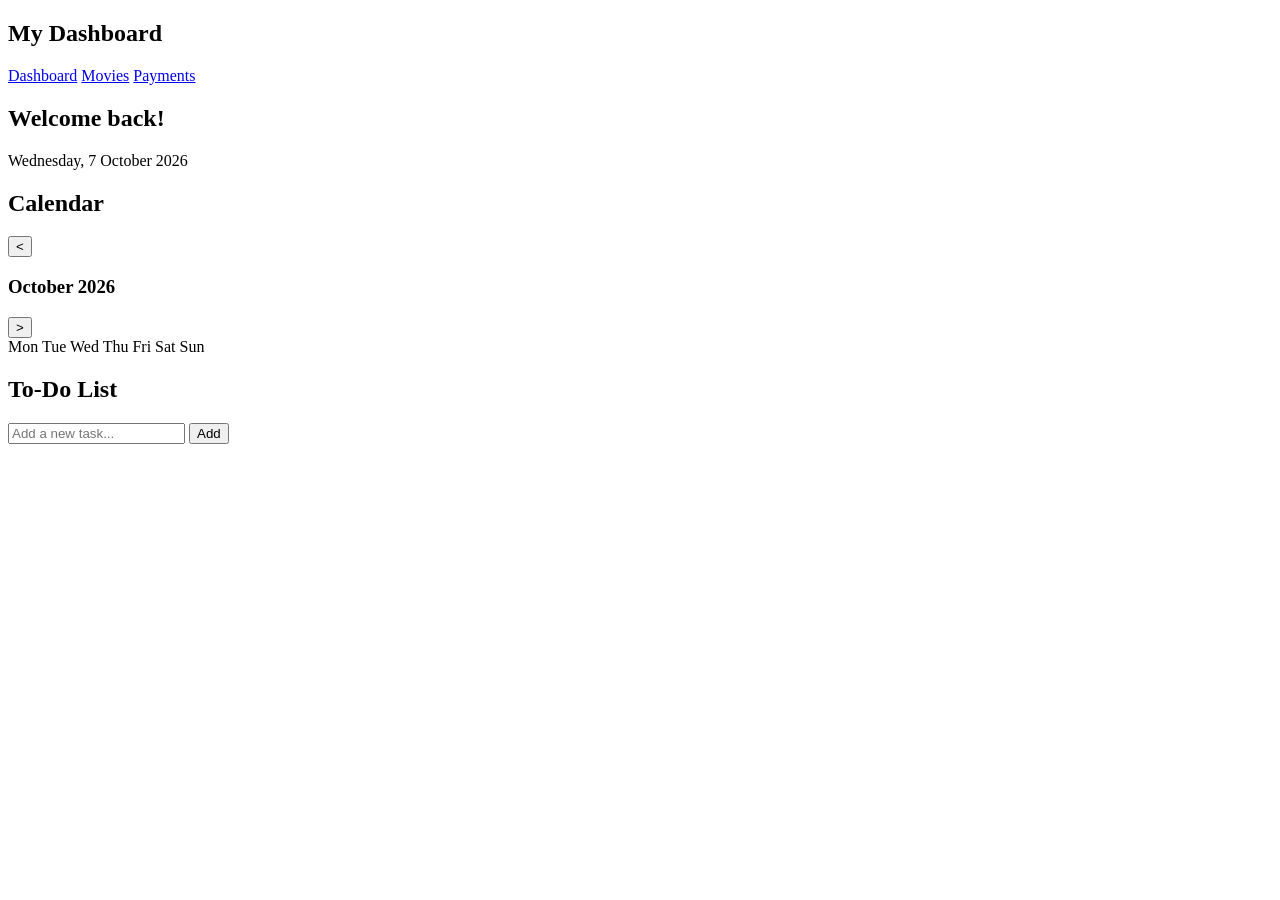
==== index.html @ dc3da628 "index.html" ====
<!DOCTYPE html>
<html lang="en">

<head>
    <meta charset="UTF-8">
    <meta name="viewport" content="width=device-width, initial-scale=1.0">

    <title>My Dashboard</title>

    <link rel="stylesheet" href="style.css">
</head>

<body>

    <header>
        <div class="logo">
            <h2>My Dashboard</h2>
        </div>

        <nav>
            <a class="active" href="index.html">Dashboard</a>
            <a href="#">Movies</a>
            <a href="#">Payments</a>
        </nav>
    </header>

    <main>

        <section class="welcome">
            <h1>Welcome back!</h1>
            <p id="current-date">Wednesday, 7 October 2026</p>
        </section>

        <div class="dashboard-grid">

            <!-- CALENDAR -->
            <section class="card calendar-card">

                <div class="card-header">
                    <h2>Calendar</h2>
                </div>

                <div class="calendar-header">
                    <button id="previous-month">&lt;</button>

                    <h3 id="month-year">October 2026</h3>

                    <button id="next-month">&gt;</button>
                </div>

                <div class="calendar-weekdays">
                    <span>Mon</span>
                    <span>Tue</span>
                    <span>Wed</span>
                    <span>Thu</span>
                    <span>Fri</span>
                    <span>Sat</span>
                    <span>Sun</span>
                </div>

                <div id="calendar-days" class="calendar-days">
                    <!-- JavaScript will create the days -->
                </div>

            </section>


            <!-- TO-DO LIST -->
            <section class="card todo-card">

                <div class="card-header">
                    <h2>To-Do List</h2>
                </div>

                <div class="todo-input">
                    <input
                        type="text"
                        id="todo-input"
                        placeholder="Add a new task..."
                    >

                    <button id="add-task">Add</button>
                </div>

                <ul id="todo-list">
                    <!-- Tasks will appear here -->
                </ul>

            </section>

        </div>

    </main>

    <script src="script.js"></script>

</body>

</html>
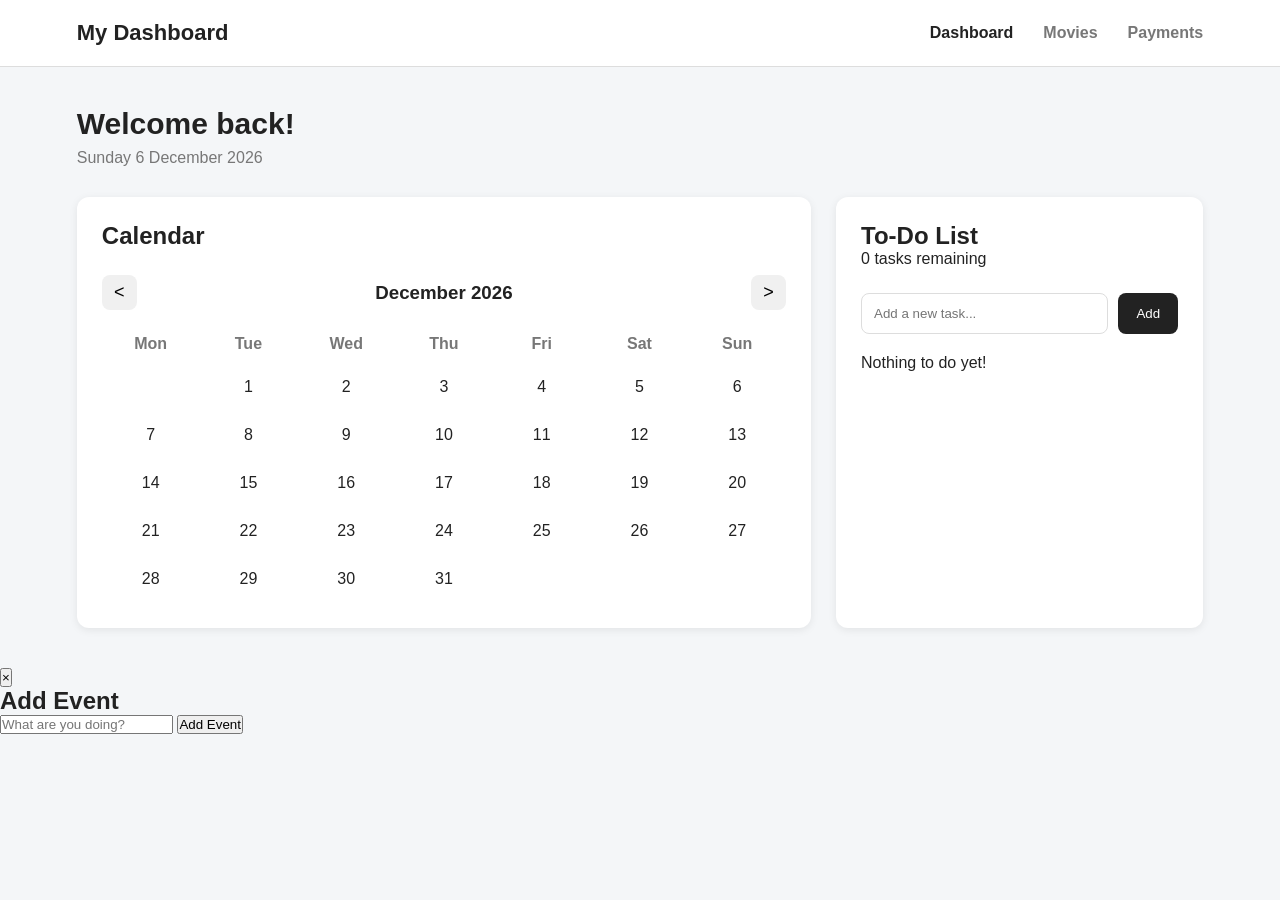
==== commit 76d29f4c: "Update index.html" ====
--- a/index.html
+++ b/index.html
@@ -12,7 +12,10 @@
 
 <body>
 
+    <!-- HEADER -->
+
     <header>
+
         <div class="logo">
             <h2>My Dashboard</h2>
         </div>
@@ -22,33 +25,58 @@
             <a href="#">Movies</a>
             <a href="#">Payments</a>
         </nav>
+
     </header>
+
+
+    <!-- MAIN CONTENT -->
 
     <main>
 
+        <!-- WELCOME -->
+
         <section class="welcome">
+
             <h1>Welcome back!</h1>
-            <p id="current-date">Wednesday, 7 October 2026</p>
+
+            <p id="current-date"></p>
+
         </section>
+
+
+        <!-- DASHBOARD -->
 
         <div class="dashboard-grid">
 
+
             <!-- CALENDAR -->
+
             <section class="card calendar-card">
 
                 <div class="card-header">
                     <h2>Calendar</h2>
                 </div>
 
+
                 <div class="calendar-header">
-                    <button id="previous-month">&lt;</button>
 
-                    <h3 id="month-year">October 2026</h3>
+                    <button id="previous-month">
+                        &lt;
+                    </button>
 
-                    <button id="next-month">&gt;</button>
+                    <h3 id="month-year"></h3>
+
+                    <button id="next-month">
+                        &gt;
+                    </button>
+
                 </div>
 
+
+                <!-- DAYS OF WEEK -->
+
                 <div class="calendar-weekdays">
+
                     <span>Mon</span>
                     <span>Tue</span>
                     <span>Wed</span>
@@ -56,35 +84,64 @@
                     <span>Fri</span>
                     <span>Sat</span>
                     <span>Sun</span>
+
                 </div>
 
-                <div id="calendar-days" class="calendar-days">
-                    <!-- JavaScript will create the days -->
+
+                <!-- JAVASCRIPT CREATES CALENDAR HERE -->
+
+                <div
+                    id="calendar-days"
+                    class="calendar-days">
                 </div>
 
             </section>
 
 
-            <!-- TO-DO LIST -->
+            <!-- TO DO LIST -->
+
             <section class="card todo-card">
 
                 <div class="card-header">
+
                     <h2>To-Do List</h2>
+
+                    <p id="task-count">
+                        0 tasks remaining
+                    </p>
+
                 </div>
 
+
+                <!-- ADD TASK -->
+
                 <div class="todo-input">
+
                     <input
                         type="text"
                         id="todo-input"
                         placeholder="Add a new task..."
+                        maxlength="100"
                     >
 
-                    <button id="add-task">Add</button>
+                    <button id="add-task">
+                        Add
+                    </button>
+
                 </div>
 
+
+                <!-- TASKS -->
+
                 <ul id="todo-list">
-                    <!-- Tasks will appear here -->
                 </ul>
+
+
+                <!-- EMPTY MESSAGE -->
+
+                <p id="empty-tasks">
+                    Nothing to do yet!
+                </p>
 
             </section>
 
@@ -92,6 +149,43 @@
 
     </main>
 
+
+    <!-- EVENT POPUP -->
+
+    <div
+        id="event-modal"
+        class="modal">
+
+        <div class="modal-content">
+
+            <button
+                id="close-modal"
+                class="close-modal">
+                ×
+            </button>
+
+            <h2>Add Event</h2>
+
+            <p id="selected-date"></p>
+
+            <input
+                type="text"
+                id="event-name"
+                placeholder="What are you doing?"
+                maxlength="100"
+            >
+
+            <button
+                id="save-event"
+                class="save-event">
+                Add Event
+            </button>
+
+        </div>
+
+    </div>
+
+
     <script src="script.js"></script>
 
 </body>
--- a/style.css
+++ b/style.css
@@ -0,0 +1,174 @@
+* {
+    box-sizing: border-box;
+    margin: 0;
+    padding: 0;
+}
+
+body {
+    font-family: Arial, sans-serif;
+    background-color: #f4f6f8;
+    color: #222;
+}
+
+/* HEADER */
+
+header {
+    background-color: white;
+    padding: 20px 6%;
+    display: flex;
+    justify-content: space-between;
+    align-items: center;
+    border-bottom: 1px solid #ddd;
+}
+
+.logo h2 {
+    font-size: 22px;
+}
+
+nav {
+    display: flex;
+    gap: 30px;
+}
+
+nav a {
+    text-decoration: none;
+    color: #777;
+    font-weight: bold;
+}
+
+nav a:hover,
+nav a.active {
+    color: #222;
+}
+
+
+/* MAIN PAGE */
+
+main {
+    width: 88%;
+    max-width: 1300px;
+    margin: 40px auto;
+}
+
+.welcome {
+    margin-bottom: 30px;
+}
+
+.welcome h1 {
+    font-size: 30px;
+    margin-bottom: 8px;
+}
+
+.welcome p {
+    color: #777;
+}
+
+
+/* DASHBOARD */
+
+.dashboard-grid {
+    display: grid;
+    grid-template-columns: 2fr 1fr;
+    gap: 25px;
+}
+
+.card {
+    background-color: white;
+    border-radius: 12px;
+    padding: 25px;
+    box-shadow: 0 2px 8px rgba(0, 0, 0, 0.08);
+}
+
+.card-header {
+    margin-bottom: 25px;
+}
+
+
+/* CALENDAR */
+
+.calendar-header {
+    display: flex;
+    justify-content: space-between;
+    align-items: center;
+    margin-bottom: 25px;
+}
+
+.calendar-header button {
+    border: none;
+    background-color: #f0f0f0;
+    width: 35px;
+    height: 35px;
+    border-radius: 8px;
+    cursor: pointer;
+    font-size: 18px;
+}
+
+.calendar-header button:hover {
+    background-color: #ddd;
+}
+
+.calendar-weekdays,
+.calendar-days {
+    display: grid;
+    grid-template-columns: repeat(7, 1fr);
+    text-align: center;
+}
+
+.calendar-weekdays {
+    font-weight: bold;
+    color: #777;
+    margin-bottom: 10px;
+}
+
+.calendar-days div {
+    padding: 15px 5px;
+}
+
+
+/* TO-DO */
+
+.todo-input {
+    display: flex;
+    gap: 10px;
+}
+
+.todo-input input {
+    flex: 1;
+    padding: 12px;
+    border: 1px solid #ddd;
+    border-radius: 8px;
+}
+
+.todo-input button {
+    border: none;
+    padding: 0 18px;
+    border-radius: 8px;
+    background-color: #222;
+    color: white;
+    cursor: pointer;
+}
+
+.todo-input button:hover {
+    background-color: #444;
+}
+
+#todo-list {
+    list-style: none;
+    margin-top: 20px;
+}
+
+
+/* SMALLER SCREENS */
+
+@media (max-width: 800px) {
+
+    .dashboard-grid {
+        grid-template-columns: 1fr;
+    }
+
+    header {
+        flex-direction: column;
+        gap: 15px;
+    }
+
+}
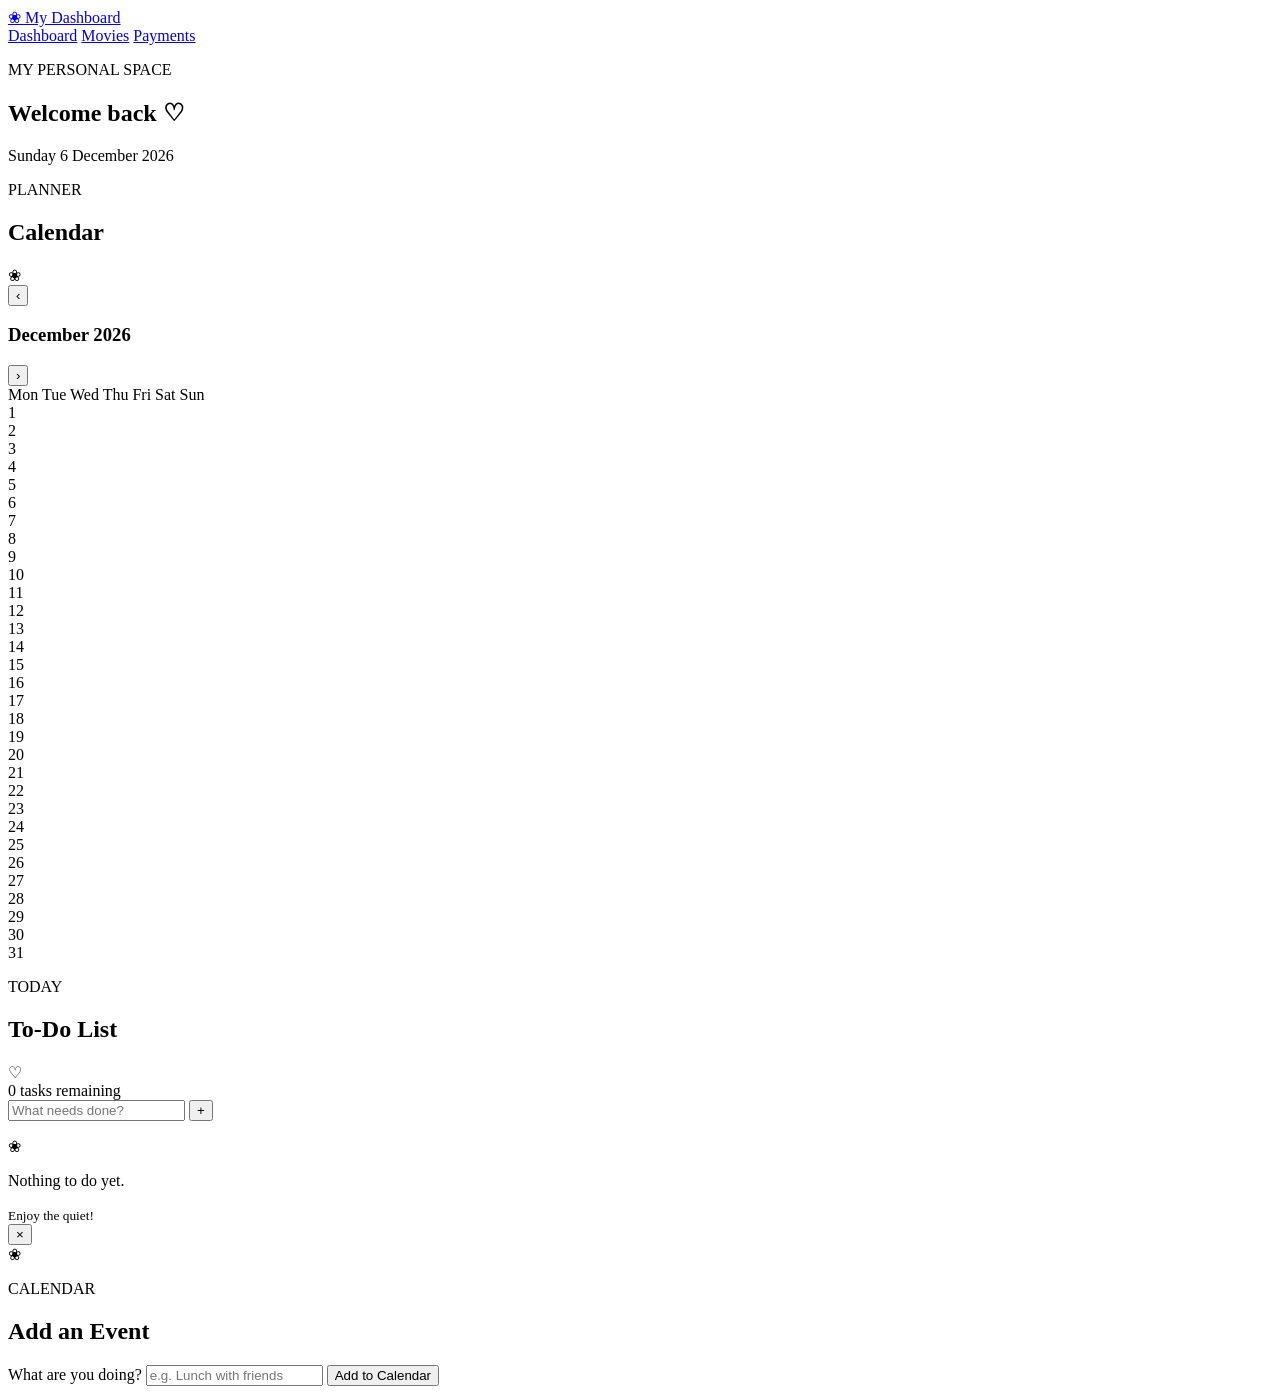
==== commit d152a1e6: "Update index.html" ====
--- a/index.html
+++ b/index.html
@@ -7,18 +7,23 @@
 
     <title>My Dashboard</title>
 
+    <!-- Fonts -->
+    <link rel="preconnect" href="https://fonts.googleapis.com">
+    <link rel="preconnect" href="https://fonts.gstatic.com" crossorigin>
+    <link href="https://fonts.googleapis.com/css2?family=DM+Sans:wght@400;500;600&family=Playfair+Display:wght@500;600&display=swap" rel="stylesheet">
+
     <link rel="stylesheet" href="style.css">
 </head>
 
 <body>
 
-    <!-- HEADER -->
-
+    <!-- NAVIGATION -->
     <header>
 
-        <div class="logo">
-            <h2>My Dashboard</h2>
-        </div>
+        <a href="index.html" class="logo">
+            <span class="logo-leaf">❀</span>
+            <span>My Dashboard</span>
+        </a>
 
         <nav>
             <a class="active" href="index.html">Dashboard</a>
@@ -29,15 +34,14 @@
     </header>
 
 
-    <!-- MAIN CONTENT -->
-
     <main>
 
         <!-- WELCOME -->
-
         <section class="welcome">
 
-            <h1>Welcome back!</h1>
+            <p class="welcome-small">MY PERSONAL SPACE</p>
+
+            <h1>Welcome back <span>♡</span></h1>
 
             <p id="current-date"></p>
 
@@ -45,35 +49,44 @@
 
 
         <!-- DASHBOARD -->
-
         <div class="dashboard-grid">
 
 
             <!-- CALENDAR -->
-
             <section class="card calendar-card">
 
-                <div class="card-header">
-                    <h2>Calendar</h2>
+                <div class="section-heading">
+
+                    <div>
+                        <p class="section-label">PLANNER</p>
+                        <h2>Calendar</h2>
+                    </div>
+
+                    <span class="decoration">❀</span>
+
                 </div>
 
 
                 <div class="calendar-header">
 
-                    <button id="previous-month">
-                        &lt;
+                    <button
+                        id="previous-month"
+                        class="month-button"
+                        aria-label="Previous month">
+                        ‹
                     </button>
 
                     <h3 id="month-year"></h3>
 
-                    <button id="next-month">
-                        &gt;
+                    <button
+                        id="next-month"
+                        class="month-button"
+                        aria-label="Next month">
+                        ›
                     </button>
 
                 </div>
 
-
-                <!-- DAYS OF WEEK -->
 
                 <div class="calendar-weekdays">
 
@@ -88,8 +101,6 @@
                 </div>
 
 
-                <!-- JAVASCRIPT CREATES CALENDAR HERE -->
-
                 <div
                     id="calendar-days"
                     class="calendar-days">
@@ -98,50 +109,58 @@
             </section>
 
 
-            <!-- TO DO LIST -->
-
+            <!-- TO DO -->
             <section class="card todo-card">
 
-                <div class="card-header">
-
-                    <h2>To-Do List</h2>
-
-                    <p id="task-count">
+                <div class="section-heading">
+
+                    <div>
+                        <p class="section-label">TODAY</p>
+                        <h2>To-Do List</h2>
+                    </div>
+
+                    <span class="decoration">♡</span>
+
+                </div>
+
+
+                <div class="task-summary">
+
+                    <span id="task-count">
                         0 tasks remaining
-                    </p>
-
-                </div>
-
-
-                <!-- ADD TASK -->
+                    </span>
+
+                </div>
+
 
                 <div class="todo-input">
 
                     <input
                         type="text"
                         id="todo-input"
-                        placeholder="Add a new task..."
+                        placeholder="What needs done?"
                         maxlength="100"
                     >
 
                     <button id="add-task">
-                        Add
+                        +
                     </button>
 
                 </div>
 
 
-                <!-- TASKS -->
-
-                <ul id="todo-list">
-                </ul>
-
-
-                <!-- EMPTY MESSAGE -->
-
-                <p id="empty-tasks">
-                    Nothing to do yet!
-                </p>
+                <ul id="todo-list"></ul>
+
+
+                <div id="empty-tasks" class="empty-state">
+
+                    <span>❀</span>
+
+                    <p>Nothing to do yet.</p>
+
+                    <small>Enjoy the quiet!</small>
+
+                </div>
 
             </section>
 
@@ -150,35 +169,49 @@
     </main>
 
 
-    <!-- EVENT POPUP -->
-
-    <div
-        id="event-modal"
-        class="modal">
+    <!-- ADD EVENT MODAL -->
+    <div id="event-modal" class="modal">
 
         <div class="modal-content">
 
             <button
                 id="close-modal"
-                class="close-modal">
+                class="close-modal"
+                aria-label="Close">
                 ×
             </button>
 
-            <h2>Add Event</h2>
+
+            <div class="modal-flower">
+                ❀
+            </div>
+
+
+            <p class="section-label">
+                CALENDAR
+            </p>
+
+            <h2>Add an Event</h2>
 
             <p id="selected-date"></p>
+
+
+            <label for="event-name">
+                What are you doing?
+            </label>
 
             <input
                 type="text"
                 id="event-name"
-                placeholder="What are you doing?"
+                placeholder="e.g. Lunch with friends"
                 maxlength="100"
             >
+
 
             <button
                 id="save-event"
                 class="save-event">
-                Add Event
+                Add to Calendar
             </button>
 
         </div>
--- a/style.css
+++ b/style.css
@@ -1,174 +1,771 @@
-* {
-    box-sizing: border-box;
-    margin: 0;
-    padding: 0;
-}
-
-body {
-    font-family: Arial, sans-serif;
-    background-color: #f4f6f8;
-    color: #222;
-}
-
-/* HEADER */
-
-header {
-    background-color: white;
-    padding: 20px 6%;
-    display: flex;
-    justify-content: space-between;
-    align-items: center;
-    border-bottom: 1px solid #ddd;
-}
-
-.logo h2 {
-    font-size: 22px;
-}
-
-nav {
-    display: flex;
-    gap: 30px;
-}
-
-nav a {
-    text-decoration: none;
-    color: #777;
-    font-weight: bold;
-}
-
-nav a:hover,
-nav a.active {
-    color: #222;
-}
-
-
-/* MAIN PAGE */
-
-main {
-    width: 88%;
-    max-width: 1300px;
-    margin: 40px auto;
-}
-
-.welcome {
-    margin-bottom: 30px;
-}
-
-.welcome h1 {
-    font-size: 30px;
-    margin-bottom: 8px;
-}
-
-.welcome p {
-    color: #777;
-}
-
-
-/* DASHBOARD */
-
-.dashboard-grid {
-    display: grid;
-    grid-template-columns: 2fr 1fr;
-    gap: 25px;
-}
-
-.card {
-    background-color: white;
-    border-radius: 12px;
-    padding: 25px;
-    box-shadow: 0 2px 8px rgba(0, 0, 0, 0.08);
-}
-
-.card-header {
-    margin-bottom: 25px;
-}
-
-
-/* CALENDAR */
-
-.calendar-header {
-    display: flex;
-    justify-content: space-between;
-    align-items: center;
-    margin-bottom: 25px;
-}
-
-.calendar-header button {
-    border: none;
-    background-color: #f0f0f0;
-    width: 35px;
-    height: 35px;
-    border-radius: 8px;
-    cursor: pointer;
-    font-size: 18px;
-}
-
-.calendar-header button:hover {
-    background-color: #ddd;
-}
-
-.calendar-weekdays,
-.calendar-days {
-    display: grid;
-    grid-template-columns: repeat(7, 1fr);
-    text-align: center;
-}
-
-.calendar-weekdays {
-    font-weight: bold;
-    color: #777;
-    margin-bottom: 10px;
-}
-
-.calendar-days div {
-    padding: 15px 5px;
-}
-
-
-/* TO-DO */
-
-.todo-input {
-    display: flex;
-    gap: 10px;
-}
-
-.todo-input input {
-    flex: 1;
-    padding: 12px;
-    border: 1px solid #ddd;
-    border-radius: 8px;
-}
-
-.todo-input button {
-    border: none;
-    padding: 0 18px;
-    border-radius: 8px;
-    background-color: #222;
-    color: white;
-    cursor: pointer;
-}
-
-.todo-input button:hover {
-    background-color: #444;
-}
-
-#todo-list {
-    list-style: none;
-    margin-top: 20px;
-}
-
-
-/* SMALLER SCREENS */
-
-@media (max-width: 800px) {
-
-    .dashboard-grid {
-        grid-template-columns: 1fr;
-    }
-
-    header {
-        flex-direction: column;
-        gap: 15px;
-    }
-
-}
+// ========================================
+// ELEMENTS
+// ========================================
+
+const calendarDays = document.getElementById("calendar-days");
+const monthYear = document.getElementById("month-year");
+
+const previousButton = document.getElementById("previous-month");
+const nextButton = document.getElementById("next-month");
+
+const dateDisplay = document.getElementById("current-date");
+
+
+// Event modal
+
+const eventModal = document.getElementById("event-modal");
+const closeModalButton = document.getElementById("close-modal");
+
+const selectedDateDisplay = document.getElementById("selected-date");
+
+const eventNameInput = document.getElementById("event-name");
+
+const saveEventButton = document.getElementById("save-event");
+
+
+// To-do
+
+const todoInput = document.getElementById("todo-input");
+
+const addTaskButton = document.getElementById("add-task");
+
+const todoList = document.getElementById("todo-list");
+
+const emptyTasks = document.getElementById("empty-tasks");
+
+const taskCount = document.getElementById("task-count");
+
+
+// ========================================
+// CURRENT DATE
+// ========================================
+
+const today = new Date();
+
+let currentDate = new Date();
+
+let selectedDate = null;
+
+
+// ========================================
+// LOAD SAVED DATA
+// ========================================
+
+let events = JSON.parse(
+    localStorage.getItem("calendarEvents")
+) || {};
+
+
+let tasks = JSON.parse(
+    localStorage.getItem("todoTasks")
+) || [];
+
+
+// ========================================
+// DISPLAY TODAY'S DATE
+// ========================================
+
+dateDisplay.textContent = today.toLocaleDateString(
+    "en-GB",
+    {
+        weekday: "long",
+        day: "numeric",
+        month: "long",
+        year: "numeric"
+    }
+);
+
+
+// ========================================
+// CREATE DATE KEY
+// ========================================
+
+function createDateKey(year, month, day) {
+
+    const monthNumber = String(month + 1).padStart(2, "0");
+
+    const dayNumber = String(day).padStart(2, "0");
+
+    return `${year}-${monthNumber}-${dayNumber}`;
+}
+
+
+// ========================================
+// CREATE CALENDAR
+// ========================================
+
+function createCalendar() {
+
+    calendarDays.innerHTML = "";
+
+    const year = currentDate.getFullYear();
+
+    const month = currentDate.getMonth();
+
+
+    // Month title
+
+    const monthName = currentDate.toLocaleString(
+        "en-GB",
+        {
+            month: "long"
+        }
+    );
+
+    monthYear.textContent = `${monthName} ${year}`;
+
+
+    // Find first and last day
+
+    const firstDay = new Date(year, month, 1);
+
+    const lastDay = new Date(year, month + 1, 0);
+
+
+    // Monday = first day of week
+
+    let startingDay = firstDay.getDay() - 1;
+
+    if (startingDay === -1) {
+        startingDay = 6;
+    }
+
+
+    // ========================================
+    // EMPTY DAYS
+    // ========================================
+
+    for (let i = 0; i < startingDay; i++) {
+
+        const emptyDay = document.createElement("div");
+
+        calendarDays.appendChild(emptyDay);
+    }
+
+
+    // ========================================
+    // DAYS
+    // ========================================
+
+    for (
+        let day = 1;
+        day <= lastDay.getDate();
+        day++
+    ) {
+
+        const dayElement = document.createElement("div");
+
+        dayElement.classList.add("calendar-day");
+
+
+        // Day number
+
+        const dayNumber = document.createElement("span");
+
+        dayNumber.classList.add("day-number");
+
+        dayNumber.textContent = day;
+
+        dayElement.appendChild(dayNumber);
+
+
+        // ========================================
+        // HIGHLIGHT TODAY
+        // ========================================
+
+        if (
+            day === today.getDate() &&
+            month === today.getMonth() &&
+            year === today.getFullYear()
+        ) {
+
+            dayElement.classList.add("today");
+        }
+
+
+        // ========================================
+        // DATE KEY
+        // ========================================
+
+        const dateKey = createDateKey(
+            year,
+            month,
+            day
+        );
+
+
+        // ========================================
+        // DISPLAY EVENTS
+        // ========================================
+
+        if (events[dateKey]) {
+
+            events[dateKey].forEach(
+                function (eventName, eventIndex) {
+
+                    const eventElement =
+                        document.createElement("div");
+
+                    eventElement.classList.add(
+                        "calendar-event"
+                    );
+
+
+                    // Event text
+
+                    const eventText =
+                        document.createElement("span");
+
+                    eventText.classList.add(
+                        "event-text"
+                    );
+
+                    eventText.textContent = eventName;
+
+
+                    // Delete button
+
+                    const deleteButton =
+                        document.createElement("button");
+
+                    deleteButton.classList.add(
+                        "delete-event"
+                    );
+
+                    deleteButton.textContent = "×";
+
+
+                    // Delete event
+
+                    deleteButton.addEventListener(
+                        "click",
+                        function (event) {
+
+                            // Stop calendar opening
+                            event.stopPropagation();
+
+                            deleteCalendarEvent(
+                                dateKey,
+                                eventIndex
+                            );
+                        }
+                    );
+
+
+                    eventElement.appendChild(
+                        eventText
+                    );
+
+                    eventElement.appendChild(
+                        deleteButton
+                    );
+
+                    dayElement.appendChild(
+                        eventElement
+                    );
+                }
+            );
+        }
+
+
+        // ========================================
+        // CLICK DATE
+        // ========================================
+
+        dayElement.addEventListener(
+            "click",
+            function () {
+
+                openEventModal(
+                    year,
+                    month,
+                    day
+                );
+            }
+        );
+
+
+        calendarDays.appendChild(
+            dayElement
+        );
+    }
+}
+
+
+// ========================================
+// PREVIOUS MONTH
+// ========================================
+
+previousButton.addEventListener(
+    "click",
+    function () {
+
+        currentDate.setMonth(
+            currentDate.getMonth() - 1
+        );
+
+        createCalendar();
+    }
+);
+
+
+// ========================================
+// NEXT MONTH
+// ========================================
+
+nextButton.addEventListener(
+    "click",
+    function () {
+
+        currentDate.setMonth(
+            currentDate.getMonth() + 1
+        );
+
+        createCalendar();
+    }
+);
+
+
+// ========================================
+// OPEN EVENT MODAL
+// ========================================
+
+function openEventModal(
+    year,
+    month,
+    day
+) {
+
+    selectedDate = createDateKey(
+        year,
+        month,
+        day
+    );
+
+
+    const displayDate = new Date(
+        year,
+        month,
+        day
+    );
+
+
+    selectedDateDisplay.textContent =
+        displayDate.toLocaleDateString(
+            "en-GB",
+            {
+                weekday: "long",
+                day: "numeric",
+                month: "long",
+                year: "numeric"
+            }
+        );
+
+
+    eventNameInput.value = "";
+
+
+    eventModal.classList.add("show");
+
+
+    eventNameInput.focus();
+}
+
+
+// ========================================
+// CLOSE EVENT MODAL
+// ========================================
+
+function closeEventModal() {
+
+    eventModal.classList.remove("show");
+
+    eventNameInput.value = "";
+
+    selectedDate = null;
+}
+
+
+closeModalButton.addEventListener(
+    "click",
+    closeEventModal
+);
+
+
+// Click outside popup to close
+
+eventModal.addEventListener(
+    "click",
+    function (event) {
+
+        if (event.target === eventModal) {
+
+            closeEventModal();
+        }
+    }
+);
+
+
+// ========================================
+// SAVE EVENT
+// ========================================
+
+function saveEvent() {
+
+    const eventName =
+        eventNameInput.value.trim();
+
+
+    if (
+        eventName === "" ||
+        selectedDate === null
+    ) {
+
+        return;
+    }
+
+
+    // Create date array if needed
+
+    if (!events[selectedDate]) {
+
+        events[selectedDate] = [];
+    }
+
+
+    // Add event
+
+    events[selectedDate].push(
+        eventName
+    );
+
+
+    // Save
+
+    localStorage.setItem(
+        "calendarEvents",
+        JSON.stringify(events)
+    );
+
+
+    closeEventModal();
+
+    createCalendar();
+}
+
+
+saveEventButton.addEventListener(
+    "click",
+    saveEvent
+);
+
+
+// Press Enter to save event
+
+eventNameInput.addEventListener(
+    "keydown",
+    function (event) {
+
+        if (event.key === "Enter") {
+
+            saveEvent();
+        }
+    }
+);
+
+
+// ========================================
+// DELETE EVENT
+// ========================================
+
+function deleteCalendarEvent(
+    dateKey,
+    eventIndex
+) {
+
+    events[dateKey].splice(
+        eventIndex,
+        1
+    );
+
+
+    // Remove empty date
+
+    if (events[dateKey].length === 0) {
+
+        delete events[dateKey];
+    }
+
+
+    localStorage.setItem(
+        "calendarEvents",
+        JSON.stringify(events)
+    );
+
+
+    createCalendar();
+}
+
+
+// ========================================
+// TO-DO LIST
+// ========================================
+
+function displayTasks() {
+
+    todoList.innerHTML = "";
+
+
+    // Empty message
+
+    if (tasks.length === 0) {
+
+        emptyTasks.style.display = "block";
+
+    } else {
+
+        emptyTasks.style.display = "none";
+    }
+
+
+    // Create each task
+
+    tasks.forEach(
+        function (task, index) {
+
+            const listItem =
+                document.createElement("li");
+
+            listItem.classList.add(
+                "todo-item"
+            );
+
+
+            if (task.completed) {
+
+                listItem.classList.add(
+                    "completed"
+                );
+            }
+
+
+            // Checkbox
+
+            const checkbox =
+                document.createElement("input");
+
+            checkbox.type = "checkbox";
+
+            checkbox.checked =
+                task.completed;
+
+
+            checkbox.addEventListener(
+                "change",
+                function () {
+
+                    toggleTask(index);
+                }
+            );
+
+
+            // Task text
+
+            const taskText =
+                document.createElement("span");
+
+            taskText.classList.add(
+                "task-text"
+            );
+
+            taskText.textContent =
+                task.text;
+
+
+            // Delete button
+
+            const deleteButton =
+                document.createElement("button");
+
+            deleteButton.classList.add(
+                "delete-task"
+            );
+
+            deleteButton.textContent = "×";
+
+
+            deleteButton.addEventListener(
+                "click",
+                function () {
+
+                    deleteTask(index);
+                }
+            );
+
+
+            listItem.appendChild(
+                checkbox
+            );
+
+            listItem.appendChild(
+                taskText
+            );
+
+            listItem.appendChild(
+                deleteButton
+            );
+
+
+            todoList.appendChild(
+                listItem
+            );
+        }
+    );
+
+
+    updateTaskCount();
+}
+
+
+// ========================================
+// ADD TASK
+// ========================================
+
+function addTask() {
+
+    const taskText =
+        todoInput.value.trim();
+
+
+    if (taskText === "") {
+
+        return;
+    }
+
+
+    const newTask = {
+
+        text: taskText,
+
+        completed: false
+    };
+
+
+    tasks.push(newTask);
+
+
+    saveTasks();
+
+
+    todoInput.value = "";
+
+
+    displayTasks();
+
+
+    todoInput.focus();
+}
+
+
+addTaskButton.addEventListener(
+    "click",
+    addTask
+);
+
+
+// Enter adds task
+
+todoInput.addEventListener(
+    "keydown",
+    function (event) {
+
+        if (event.key === "Enter") {
+
+            addTask();
+        }
+    }
+);
+
+
+// ========================================
+// COMPLETE TASK
+// ========================================
+
+function toggleTask(index) {
+
+    tasks[index].completed =
+        !tasks[index].completed;
+
+
+    saveTasks();
+
+    displayTasks();
+}
+
+
+// ========================================
+// DELETE TASK
+// ========================================
+
+function deleteTask(index) {
+
+    tasks.splice(
+        index,
+        1
+    );
+
+
+    saveTasks();
+
+    displayTasks();
+}
+
+
+// ========================================
+// SAVE TASKS
+// ========================================
+
+function saveTasks() {
+
+    localStorage.setItem(
+        "todoTasks",
+        JSON.stringify(tasks)
+    );
+}
+
+
+// ========================================
+// TASK COUNT
+// ========================================
+
+function updateTaskCount() {
+
+    const remainingTasks =
+        tasks.filter(
+            function (task) {
+
+                return !task.completed;
+            }
+        ).length;
+
+
+    if (remainingTasks === 1) {
+
+        taskCount.textContent =
+            "1 task remaining";
+
+    } else {
+
+        taskCount.textContent =
+            `${remainingTasks} tasks remaining`;
+    }
+}
+
+
+// ========================================
+// START WEBSITE
+// ========================================
+
+createCalendar();
+
+displayTasks();
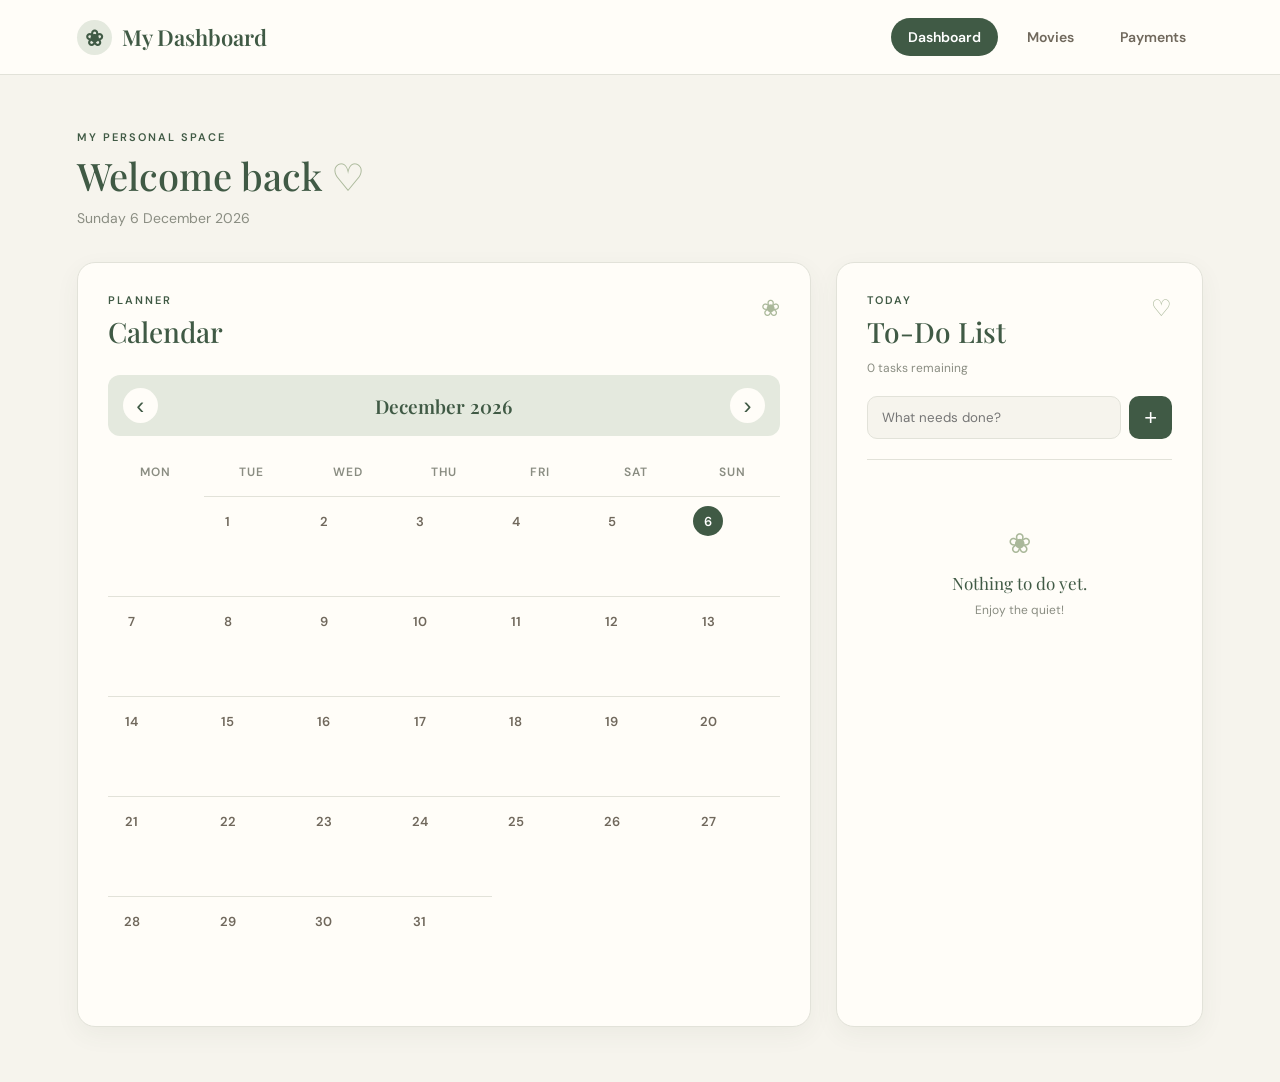
==== commit 4599e22b: "Update index.html" ====
--- a/index.html
+++ b/index.html
@@ -28,7 +28,7 @@
         <nav>
             <a class="active" href="index.html">Dashboard</a>
             <a href="#">Movies</a>
-            <a href="#">Payments</a>
+            <a href="payments.html">Payments</a>
         </nav>
 
     </header>
--- a/style.css
+++ b/style.css
@@ -1,771 +1,1309 @@
-// ========================================
-// ELEMENTS
-// ========================================
-
-const calendarDays = document.getElementById("calendar-days");
-const monthYear = document.getElementById("month-year");
-
-const previousButton = document.getElementById("previous-month");
-const nextButton = document.getElementById("next-month");
-
-const dateDisplay = document.getElementById("current-date");
-
-
-// Event modal
-
-const eventModal = document.getElementById("event-modal");
-const closeModalButton = document.getElementById("close-modal");
-
-const selectedDateDisplay = document.getElementById("selected-date");
-
-const eventNameInput = document.getElementById("event-name");
-
-const saveEventButton = document.getElementById("save-event");
-
-
-// To-do
-
-const todoInput = document.getElementById("todo-input");
-
-const addTaskButton = document.getElementById("add-task");
-
-const todoList = document.getElementById("todo-list");
-
-const emptyTasks = document.getElementById("empty-tasks");
-
-const taskCount = document.getElementById("task-count");
-
-
-// ========================================
-// CURRENT DATE
-// ========================================
-
-const today = new Date();
-
-let currentDate = new Date();
-
-let selectedDate = null;
-
-
-// ========================================
-// LOAD SAVED DATA
-// ========================================
-
-let events = JSON.parse(
-    localStorage.getItem("calendarEvents")
-) || {};
-
-
-let tasks = JSON.parse(
-    localStorage.getItem("todoTasks")
-) || [];
-
-
-// ========================================
-// DISPLAY TODAY'S DATE
-// ========================================
-
-dateDisplay.textContent = today.toLocaleDateString(
-    "en-GB",
-    {
-        weekday: "long",
-        day: "numeric",
-        month: "long",
-        year: "numeric"
-    }
-);
-
-
-// ========================================
-// CREATE DATE KEY
-// ========================================
-
-function createDateKey(year, month, day) {
-
-    const monthNumber = String(month + 1).padStart(2, "0");
-
-    const dayNumber = String(day).padStart(2, "0");
-
-    return `${year}-${monthNumber}-${dayNumber}`;
-}
-
-
-// ========================================
-// CREATE CALENDAR
-// ========================================
-
-function createCalendar() {
-
-    calendarDays.innerHTML = "";
-
-    const year = currentDate.getFullYear();
-
-    const month = currentDate.getMonth();
-
-
-    // Month title
-
-    const monthName = currentDate.toLocaleString(
-        "en-GB",
-        {
-            month: "long"
-        }
-    );
-
-    monthYear.textContent = `${monthName} ${year}`;
-
-
-    // Find first and last day
-
-    const firstDay = new Date(year, month, 1);
-
-    const lastDay = new Date(year, month + 1, 0);
-
-
-    // Monday = first day of week
-
-    let startingDay = firstDay.getDay() - 1;
-
-    if (startingDay === -1) {
-        startingDay = 6;
-    }
-
-
-    // ========================================
-    // EMPTY DAYS
-    // ========================================
-
-    for (let i = 0; i < startingDay; i++) {
-
-        const emptyDay = document.createElement("div");
-
-        calendarDays.appendChild(emptyDay);
-    }
-
-
-    // ========================================
-    // DAYS
-    // ========================================
-
-    for (
-        let day = 1;
-        day <= lastDay.getDate();
-        day++
-    ) {
-
-        const dayElement = document.createElement("div");
-
-        dayElement.classList.add("calendar-day");
-
-
-        // Day number
-
-        const dayNumber = document.createElement("span");
-
-        dayNumber.classList.add("day-number");
-
-        dayNumber.textContent = day;
-
-        dayElement.appendChild(dayNumber);
-
-
-        // ========================================
-        // HIGHLIGHT TODAY
-        // ========================================
-
-        if (
-            day === today.getDate() &&
-            month === today.getMonth() &&
-            year === today.getFullYear()
-        ) {
-
-            dayElement.classList.add("today");
-        }
-
-
-        // ========================================
-        // DATE KEY
-        // ========================================
-
-        const dateKey = createDateKey(
-            year,
-            month,
-            day
-        );
-
-
-        // ========================================
-        // DISPLAY EVENTS
-        // ========================================
-
-        if (events[dateKey]) {
-
-            events[dateKey].forEach(
-                function (eventName, eventIndex) {
-
-                    const eventElement =
-                        document.createElement("div");
-
-                    eventElement.classList.add(
-                        "calendar-event"
-                    );
-
-
-                    // Event text
-
-                    const eventText =
-                        document.createElement("span");
-
-                    eventText.classList.add(
-                        "event-text"
-                    );
-
-                    eventText.textContent = eventName;
-
-
-                    // Delete button
-
-                    const deleteButton =
-                        document.createElement("button");
-
-                    deleteButton.classList.add(
-                        "delete-event"
-                    );
-
-                    deleteButton.textContent = "×";
-
-
-                    // Delete event
-
-                    deleteButton.addEventListener(
-                        "click",
-                        function (event) {
-
-                            // Stop calendar opening
-                            event.stopPropagation();
-
-                            deleteCalendarEvent(
-                                dateKey,
-                                eventIndex
-                            );
-                        }
-                    );
-
-
-                    eventElement.appendChild(
-                        eventText
-                    );
-
-                    eventElement.appendChild(
-                        deleteButton
-                    );
-
-                    dayElement.appendChild(
-                        eventElement
-                    );
-                }
-            );
-        }
-
-
-        // ========================================
-        // CLICK DATE
-        // ========================================
-
-        dayElement.addEventListener(
-            "click",
-            function () {
-
-                openEventModal(
-                    year,
-                    month,
-                    day
-                );
-            }
-        );
-
-
-        calendarDays.appendChild(
-            dayElement
-        );
-    }
-}
-
-
-// ========================================
-// PREVIOUS MONTH
-// ========================================
-
-previousButton.addEventListener(
-    "click",
-    function () {
-
-        currentDate.setMonth(
-            currentDate.getMonth() - 1
-        );
-
-        createCalendar();
-    }
-);
-
-
-// ========================================
-// NEXT MONTH
-// ========================================
-
-nextButton.addEventListener(
-    "click",
-    function () {
-
-        currentDate.setMonth(
-            currentDate.getMonth() + 1
-        );
-
-        createCalendar();
-    }
-);
-
-
-// ========================================
-// OPEN EVENT MODAL
-// ========================================
-
-function openEventModal(
-    year,
-    month,
-    day
-) {
-
-    selectedDate = createDateKey(
-        year,
-        month,
-        day
-    );
-
-
-    const displayDate = new Date(
-        year,
-        month,
-        day
-    );
-
-
-    selectedDateDisplay.textContent =
-        displayDate.toLocaleDateString(
-            "en-GB",
-            {
-                weekday: "long",
-                day: "numeric",
-                month: "long",
-                year: "numeric"
-            }
-        );
-
-
-    eventNameInput.value = "";
-
-
-    eventModal.classList.add("show");
-
-
-    eventNameInput.focus();
-}
-
-
-// ========================================
-// CLOSE EVENT MODAL
-// ========================================
-
-function closeEventModal() {
-
-    eventModal.classList.remove("show");
-
-    eventNameInput.value = "";
-
-    selectedDate = null;
-}
-
-
-closeModalButton.addEventListener(
-    "click",
-    closeEventModal
-);
-
-
-// Click outside popup to close
-
-eventModal.addEventListener(
-    "click",
-    function (event) {
-
-        if (event.target === eventModal) {
-
-            closeEventModal();
-        }
-    }
-);
-
-
-// ========================================
-// SAVE EVENT
-// ========================================
-
-function saveEvent() {
-
-    const eventName =
-        eventNameInput.value.trim();
-
-
-    if (
-        eventName === "" ||
-        selectedDate === null
-    ) {
-
-        return;
-    }
-
-
-    // Create date array if needed
-
-    if (!events[selectedDate]) {
-
-        events[selectedDate] = [];
-    }
-
-
-    // Add event
-
-    events[selectedDate].push(
-        eventName
-    );
-
-
-    // Save
-
-    localStorage.setItem(
-        "calendarEvents",
-        JSON.stringify(events)
-    );
-
-
-    closeEventModal();
-
-    createCalendar();
-}
-
-
-saveEventButton.addEventListener(
-    "click",
-    saveEvent
-);
-
-
-// Press Enter to save event
-
-eventNameInput.addEventListener(
-    "keydown",
-    function (event) {
-
-        if (event.key === "Enter") {
-
-            saveEvent();
-        }
-    }
-);
-
-
-// ========================================
-// DELETE EVENT
-// ========================================
-
-function deleteCalendarEvent(
-    dateKey,
-    eventIndex
-) {
-
-    events[dateKey].splice(
-        eventIndex,
-        1
-    );
-
-
-    // Remove empty date
-
-    if (events[dateKey].length === 0) {
-
-        delete events[dateKey];
-    }
-
-
-    localStorage.setItem(
-        "calendarEvents",
-        JSON.stringify(events)
-    );
-
-
-    createCalendar();
-}
-
-
-// ========================================
-// TO-DO LIST
-// ========================================
-
-function displayTasks() {
-
-    todoList.innerHTML = "";
-
-
-    // Empty message
-
-    if (tasks.length === 0) {
-
-        emptyTasks.style.display = "block";
-
-    } else {
-
-        emptyTasks.style.display = "none";
-    }
-
-
-    // Create each task
-
-    tasks.forEach(
-        function (task, index) {
-
-            const listItem =
-                document.createElement("li");
-
-            listItem.classList.add(
-                "todo-item"
-            );
-
-
-            if (task.completed) {
-
-                listItem.classList.add(
-                    "completed"
-                );
-            }
-
-
-            // Checkbox
-
-            const checkbox =
-                document.createElement("input");
-
-            checkbox.type = "checkbox";
-
-            checkbox.checked =
-                task.completed;
-
-
-            checkbox.addEventListener(
-                "change",
-                function () {
-
-                    toggleTask(index);
-                }
-            );
-
-
-            // Task text
-
-            const taskText =
-                document.createElement("span");
-
-            taskText.classList.add(
-                "task-text"
-            );
-
-            taskText.textContent =
-                task.text;
-
-
-            // Delete button
-
-            const deleteButton =
-                document.createElement("button");
-
-            deleteButton.classList.add(
-                "delete-task"
-            );
-
-            deleteButton.textContent = "×";
-
-
-            deleteButton.addEventListener(
-                "click",
-                function () {
-
-                    deleteTask(index);
-                }
-            );
-
-
-            listItem.appendChild(
-                checkbox
-            );
-
-            listItem.appendChild(
-                taskText
-            );
-
-            listItem.appendChild(
-                deleteButton
-            );
-
-
-            todoList.appendChild(
-                listItem
-            );
-        }
-    );
-
-
-    updateTaskCount();
-}
-
-
-// ========================================
-// ADD TASK
-// ========================================
-
-function addTask() {
-
-    const taskText =
-        todoInput.value.trim();
-
-
-    if (taskText === "") {
-
-        return;
-    }
-
-
-    const newTask = {
-
-        text: taskText,
-
-        completed: false
-    };
-
-
-    tasks.push(newTask);
-
-
-    saveTasks();
-
-
-    todoInput.value = "";
-
-
-    displayTasks();
-
-
-    todoInput.focus();
-}
-
-
-addTaskButton.addEventListener(
-    "click",
-    addTask
-);
-
-
-// Enter adds task
-
-todoInput.addEventListener(
-    "keydown",
-    function (event) {
-
-        if (event.key === "Enter") {
-
-            addTask();
-        }
-    }
-);
-
-
-// ========================================
-// COMPLETE TASK
-// ========================================
-
-function toggleTask(index) {
-
-    tasks[index].completed =
-        !tasks[index].completed;
-
-
-    saveTasks();
-
-    displayTasks();
-}
-
-
-// ========================================
-// DELETE TASK
-// ========================================
-
-function deleteTask(index) {
-
-    tasks.splice(
-        index,
-        1
-    );
-
-
-    saveTasks();
-
-    displayTasks();
-}
-
-
-// ========================================
-// SAVE TASKS
-// ========================================
-
-function saveTasks() {
-
-    localStorage.setItem(
-        "todoTasks",
-        JSON.stringify(tasks)
-    );
-}
-
-
-// ========================================
-// TASK COUNT
-// ========================================
-
-function updateTaskCount() {
-
-    const remainingTasks =
-        tasks.filter(
-            function (task) {
-
-                return !task.completed;
-            }
-        ).length;
-
-
-    if (remainingTasks === 1) {
-
-        taskCount.textContent =
-            "1 task remaining";
-
-    } else {
-
-        taskCount.textContent =
-            `${remainingTasks} tasks remaining`;
-    }
-}
-
-
-// ========================================
-// START WEBSITE
-// ========================================
-
-createCalendar();
-
-displayTasks();
+/* =====================================
+   COLOURS
+===================================== */
+
+:root {
+    --forest: #405a45;
+    --forest-dark: #304536;
+
+    --sage: #aab89a;
+    --sage-medium: #c3cdb7;
+    --sage-light: #e4e9de;
+
+    --cream: #f6f4ed;
+    --warm-white: #fffdf8;
+
+    --brown: #70685c;
+    --text: #34372f;
+    --muted: #8a8d82;
+
+    --border: #e2e2d9;
+}
+
+
+/* =====================================
+   GENERAL
+===================================== */
+
+* {
+    box-sizing: border-box;
+    margin: 0;
+    padding: 0;
+}
+
+body {
+    font-family: "DM Sans", sans-serif;
+
+    background-color: var(--cream);
+
+    color: var(--text);
+
+    min-height: 100vh;
+}
+
+
+/* =====================================
+   NAVIGATION
+===================================== */
+
+header {
+    min-height: 75px;
+
+    padding: 0 6%;
+
+    display: flex;
+    justify-content: space-between;
+    align-items: center;
+
+    background-color: var(--warm-white);
+
+    border-bottom: 1px solid var(--border);
+}
+
+
+.logo {
+    display: flex;
+    align-items: center;
+
+    gap: 10px;
+
+    text-decoration: none;
+
+    color: var(--forest);
+
+    font-family: "Playfair Display", serif;
+
+    font-size: 22px;
+    font-weight: 600;
+}
+
+
+.logo-leaf {
+    display: flex;
+    justify-content: center;
+    align-items: center;
+
+    width: 35px;
+    height: 35px;
+
+    background-color: var(--sage-light);
+
+    border-radius: 50%;
+
+    color: var(--forest);
+}
+
+
+nav {
+    display: flex;
+
+    gap: 12px;
+}
+
+
+nav a {
+    padding: 10px 17px;
+
+    border-radius: 25px;
+
+    text-decoration: none;
+
+    color: var(--brown);
+
+    font-size: 14px;
+    font-weight: 600;
+
+    transition: 0.2s;
+}
+
+
+nav a:hover {
+    background-color: var(--sage-light);
+
+    color: var(--forest);
+}
+
+
+nav a.active {
+    background-color: var(--forest);
+
+    color: white;
+}
+
+
+/* =====================================
+   MAIN
+===================================== */
+
+main {
+    width: 88%;
+
+    max-width: 1300px;
+
+    margin: 55px auto;
+}
+
+
+/* =====================================
+   WELCOME
+===================================== */
+
+.welcome {
+    margin-bottom: 35px;
+}
+
+
+.welcome-small,
+.section-label {
+    margin-bottom: 6px;
+
+    color: var(--forest);
+
+    font-size: 11px;
+    font-weight: 600;
+
+    letter-spacing: 2px;
+}
+
+
+.welcome h1 {
+    margin-bottom: 8px;
+
+    font-family: "Playfair Display", serif;
+
+    color: var(--forest);
+
+    font-size: 38px;
+
+    font-weight: 500;
+}
+
+
+.welcome h1 span {
+    color: var(--sage);
+}
+
+
+.welcome #current-date {
+    color: var(--muted);
+
+    font-size: 14px;
+}
+
+
+/* =====================================
+   DASHBOARD GRID
+===================================== */
+
+.dashboard-grid {
+    display: grid;
+
+    grid-template-columns: 2fr 1fr;
+
+    gap: 25px;
+
+    align-items: stretch;
+}
+
+
+/* =====================================
+   CARDS
+===================================== */
+
+.card {
+    background-color: var(--warm-white);
+
+    border: 1px solid var(--border);
+
+    border-radius: 18px;
+
+    padding: 30px;
+
+    box-shadow:
+        0 8px 25px rgba(68, 78, 61, 0.06);
+}
+
+
+.section-heading {
+    display: flex;
+
+    justify-content: space-between;
+    align-items: flex-start;
+
+    margin-bottom: 25px;
+}
+
+
+.section-heading h2 {
+    font-family: "Playfair Display", serif;
+
+    color: var(--forest);
+
+    font-size: 28px;
+
+    font-weight: 500;
+}
+
+
+.decoration {
+    color: var(--sage);
+
+    font-size: 23px;
+}
+
+
+/* =====================================
+   CALENDAR HEADER
+===================================== */
+
+.calendar-header {
+    display: flex;
+
+    justify-content: space-between;
+    align-items: center;
+
+    padding: 13px 15px;
+
+    margin-bottom: 20px;
+
+    background-color: var(--sage-light);
+
+    border-radius: 12px;
+}
+
+
+.calendar-header h3 {
+    font-family: "Playfair Display", serif;
+
+    color: var(--forest);
+
+    font-size: 19px;
+
+    font-weight: 600;
+}
+
+
+.month-button {
+    width: 35px;
+    height: 35px;
+
+    border: none;
+
+    border-radius: 50%;
+
+    background-color: var(--warm-white);
+
+    color: var(--forest);
+
+    font-size: 24px;
+
+    cursor: pointer;
+
+    transition: 0.2s;
+}
+
+
+.month-button:hover {
+    background-color: var(--forest);
+
+    color: white;
+}
+
+
+/* =====================================
+   WEEKDAYS
+===================================== */
+
+.calendar-weekdays {
+    display: grid;
+
+    grid-template-columns: repeat(7, 1fr);
+
+    margin-bottom: 8px;
+
+    text-align: center;
+}
+
+
+.calendar-weekdays span {
+    padding: 8px;
+
+    color: var(--muted);
+
+    font-size: 12px;
+    font-weight: 600;
+
+    text-transform: uppercase;
+
+    letter-spacing: 1px;
+}
+
+
+/* =====================================
+   CALENDAR DAYS
+===================================== */
+
+.calendar-days {
+    display: grid;
+
+    grid-template-columns: repeat(7, 1fr);
+}
+
+
+.calendar-empty {
+    min-height: 100px;
+}
+
+
+.calendar-day {
+    min-height: 100px;
+
+    padding: 9px;
+
+    border-top: 1px solid var(--border);
+
+    cursor: pointer;
+
+    transition: 0.2s;
+}
+
+
+.calendar-day:hover {
+    background-color: #f1f4ed;
+}
+
+
+.day-number {
+    display: inline-flex;
+
+    justify-content: center;
+    align-items: center;
+
+    width: 30px;
+    height: 30px;
+
+    border-radius: 50%;
+
+    color: var(--brown);
+
+    font-size: 13px;
+
+    font-weight: 600;
+}
+
+
+/* TODAY */
+
+.calendar-day.today .day-number {
+    background-color: var(--forest);
+
+    color: white;
+}
+
+
+/* =====================================
+   EVENTS
+===================================== */
+
+.calendar-event {
+    display: flex;
+
+    align-items: center;
+
+    gap: 5px;
+
+    margin-top: 6px;
+
+    padding: 6px 7px;
+
+    background-color: var(--sage-light);
+
+    border-left: 3px solid var(--sage);
+
+    border-radius: 4px;
+
+    color: var(--forest);
+
+    font-size: 11px;
+}
+
+
+.event-text {
+    flex: 1;
+
+    overflow: hidden;
+
+    text-overflow: ellipsis;
+
+    white-space: nowrap;
+}
+
+
+.delete-event {
+    border: none;
+
+    background: transparent;
+
+    color: var(--muted);
+
+    cursor: pointer;
+
+    font-size: 14px;
+}
+
+
+.delete-event:hover {
+    color: var(--forest-dark);
+}
+
+
+/* =====================================
+   TO DO
+===================================== */
+
+.task-summary {
+    margin-top: -15px;
+
+    margin-bottom: 20px;
+
+    color: var(--muted);
+
+    font-size: 12px;
+}
+
+
+.todo-input {
+    display: flex;
+
+    gap: 8px;
+
+    padding-bottom: 20px;
+
+    border-bottom: 1px solid var(--border);
+}
+
+
+.todo-input input {
+    flex: 1;
+
+    min-width: 0;
+
+    padding: 12px 14px;
+
+    border: 1px solid var(--border);
+
+    border-radius: 10px;
+
+    background-color: var(--cream);
+
+    color: var(--text);
+
+    font-family: inherit;
+
+    outline: none;
+}
+
+
+.todo-input input:focus {
+    border-color: var(--sage);
+}
+
+
+.todo-input button {
+    width: 43px;
+    height: 43px;
+
+    border: none;
+
+    border-radius: 10px;
+
+    background-color: var(--forest);
+
+    color: white;
+
+    font-size: 22px;
+
+    cursor: pointer;
+
+    transition: 0.2s;
+}
+
+
+.todo-input button:hover {
+    background-color: var(--forest-dark);
+}
+
+
+/* =====================================
+   TASKS
+===================================== */
+
+#todo-list {
+    list-style: none;
+
+    margin-top: 10px;
+}
+
+
+.todo-item {
+    display: flex;
+
+    align-items: center;
+
+    gap: 11px;
+
+    padding: 14px 5px;
+
+    border-bottom: 1px solid var(--border);
+}
+
+
+.todo-item input[type="checkbox"] {
+    width: 17px;
+    height: 17px;
+
+    accent-color: var(--forest);
+
+    cursor: pointer;
+}
+
+
+.task-text {
+    flex: 1;
+
+    font-size: 14px;
+
+    word-break: break-word;
+}
+
+
+.todo-item.completed .task-text {
+    color: var(--muted);
+
+    text-decoration: line-through;
+}
+
+
+.delete-task {
+    border: none;
+
+    background: transparent;
+
+    color: #b1afa5;
+
+    font-size: 19px;
+
+    cursor: pointer;
+}
+
+
+.delete-task:hover {
+    color: var(--forest);
+}
+
+
+/* =====================================
+   EMPTY TASK LIST
+===================================== */
+
+.empty-state {
+    padding: 55px 20px;
+
+    text-align: center;
+
+    color: var(--muted);
+}
+
+
+.empty-state span {
+    display: block;
+
+    margin-bottom: 10px;
+
+    color: var(--sage);
+
+    font-size: 28px;
+}
+
+
+.empty-state p {
+    margin-bottom: 4px;
+
+    font-family: "Playfair Display", serif;
+
+    color: var(--forest);
+
+    font-size: 17px;
+}
+
+
+.empty-state small {
+    font-size: 12px;
+}
+
+
+/* =====================================
+   EVENT MODAL
+===================================== */
+
+.modal {
+    position: fixed;
+
+    inset: 0;
+
+    display: none;
+
+    justify-content: center;
+    align-items: center;
+
+    padding: 20px;
+
+    background-color: rgba(48, 69, 54, 0.38);
+
+    backdrop-filter: blur(3px);
+
+    z-index: 1000;
+}
+
+
+.modal.show {
+    display: flex;
+}
+
+
+.modal-content {
+    position: relative;
+
+    width: 100%;
+
+    max-width: 430px;
+
+    padding: 40px;
+
+    background-color: var(--warm-white);
+
+    border: 1px solid var(--sage-medium);
+
+    border-radius: 20px;
+
+    box-shadow:
+        0 20px 60px rgba(44, 57, 43, 0.18);
+
+    text-align: center;
+}
+
+
+.modal-flower {
+    display: flex;
+
+    justify-content: center;
+    align-items: center;
+
+    width: 50px;
+    height: 50px;
+
+    margin: 0 auto 18px;
+
+    border-radius: 50%;
+
+    background-color: var(--sage-light);
+
+    color: var(--forest);
+
+    font-size: 22px;
+}
+
+
+.modal-content h2 {
+    margin-bottom: 8px;
+
+    font-family: "Playfair Display", serif;
+
+    color: var(--forest);
+
+    font-size: 29px;
+
+    font-weight: 500;
+}
+
+
+#selected-date {
+    margin-bottom: 25px;
+
+    color: var(--muted);
+
+    font-size: 13px;
+}
+
+
+.modal-content label {
+    display: block;
+
+    margin-bottom: 8px;
+
+    color: var(--brown);
+
+    font-size: 13px;
+
+    font-weight: 600;
+
+    text-align: left;
+}
+
+
+#event-name {
+    width: 100%;
+
+    margin-bottom: 15px;
+
+    padding: 13px 14px;
+
+    border: 1px solid var(--border);
+
+    border-radius: 10px;
+
+    background-color: var(--cream);
+
+    color: var(--text);
+
+    font-family: inherit;
+
+    outline: none;
+}
+
+
+#event-name:focus {
+    border-color: var(--sage);
+}
+
+
+.save-event {
+    width: 100%;
+
+    padding: 13px;
+
+    border: none;
+
+    border-radius: 10px;
+
+    background-color: var(--forest);
+
+    color: white;
+
+    font-family: inherit;
+
+    font-weight: 600;
+
+    cursor: pointer;
+
+    transition: 0.2s;
+}
+
+
+.save-event:hover {
+    background-color: var(--forest-dark);
+}
+
+
+.close-modal {
+    position: absolute;
+
+    top: 15px;
+    right: 18px;
+
+    border: none;
+
+    background: transparent;
+
+    color: var(--muted);
+
+    font-size: 25px;
+
+    cursor: pointer;
+}
+
+
+.close-modal:hover {
+    color: var(--forest);
+}
+
+
+/* =====================================
+   RESPONSIVE
+===================================== */
+
+@media (max-width: 850px) {
+
+    .dashboard-grid {
+        grid-template-columns: 1fr;
+    }
+
+}
+
+
+@media (max-width: 650px) {
+
+    header {
+        padding: 15px 4%;
+
+        flex-direction: column;
+
+        gap: 15px;
+    }
+
+
+    nav {
+        width: 100%;
+
+        justify-content: center;
+    }
+
+
+    nav a {
+        padding: 8px 12px;
+    }
+
+
+    main {
+        width: 94%;
+
+        margin-top: 30px;
+    }
+
+
+    .welcome h1 {
+        font-size: 31px;
+    }
+
+
+    .card {
+        padding: 18px;
+    }
+
+
+    .calendar-weekdays span {
+        padding: 5px 1px;
+
+        font-size: 9px;
+
+        letter-spacing: 0;
+    }
+
+
+    .calendar-day,
+    .calendar-empty {
+        min-height: 70px;
+    }
+
+
+    .calendar-day {
+        padding: 4px;
+    }
+
+
+    .day-number {
+        width: 25px;
+        height: 25px;
+
+        font-size: 11px;
+    }
+
+
+    .calendar-event {
+        padding: 4px;
+
+        font-size: 9px;
+    }
+
+}
+
+/* =====================================
+   PAYMENTS PAGE
+===================================== */
+
+.payment-summary-grid {
+    display: grid;
+
+    grid-template-columns: 1.5fr 1fr 1fr;
+
+    gap: 20px;
+
+    margin-bottom: 25px;
+}
+
+
+.summary-card {
+    padding: 25px;
+
+    background-color: var(--warm-white);
+
+    border: 1px solid var(--border);
+
+    border-radius: 18px;
+
+    box-shadow:
+        0 8px 25px rgba(68, 78, 61, 0.06);
+}
+
+
+.summary-card h2,
+.summary-card h3 {
+    margin: 5px 0;
+
+    font-family: "Playfair Display", serif;
+
+    color: var(--forest);
+
+    font-weight: 500;
+}
+
+
+.summary-card h2 {
+    font-size: 42px;
+}
+
+
+.summary-card h3 {
+    font-size: 30px;
+}
+
+
+.summary-card > p:last-child {
+    color: var(--muted);
+
+    font-size: 13px;
+}
+
+
+.main-summary {
+    background-color: var(--sage-light);
+
+    border-color: var(--sage-medium);
+}
+
+
+/* =====================================
+   PAYMENT LIST CARD
+===================================== */
+
+.payments-card {
+    min-height: 300px;
+}
+
+
+.payments-heading {
+    display: flex;
+
+    justify-content: space-between;
+    align-items: center;
+
+    gap: 20px;
+
+    margin-bottom: 20px;
+}
+
+
+.payments-heading h2 {
+    font-family: "Playfair Display", serif;
+
+    color: var(--forest);
+
+    font-size: 28px;
+
+    font-weight: 500;
+}
+
+
+/* =====================================
+   ADD PAYMENT BUTTON
+===================================== */
+
+.add-payment-button {
+    display: flex;
+
+    align-items: center;
+
+    gap: 8px;
+
+    padding: 11px 17px;
+
+    border: none;
+
+    border-radius: 10px;
+
+    background-color: var(--forest);
+
+    color: white;
+
+    font-family: inherit;
+
+    font-weight: 600;
+
+    cursor: pointer;
+
+    transition: 0.2s;
+}
+
+
+.add-payment-button span {
+    font-size: 18px;
+}
+
+
+.add-payment-button:hover {
+    background-color: var(--forest-dark);
+}
+
+
+/* =====================================
+   INDIVIDUAL PAYMENT
+===================================== */
+
+.payment-item {
+    display: flex;
+
+    justify-content: space-between;
+    align-items: center;
+
+    gap: 20px;
+
+    padding: 18px 5px;
+
+    border-bottom: 1px solid var(--border);
+}
+
+
+.payment-info {
+    display: flex;
+
+    align-items: center;
+
+    gap: 15px;
+}
+
+
+.payment-icon {
+    display: flex;
+
+    justify-content: center;
+    align-items: center;
+
+    width: 42px;
+    height: 42px;
+
+    flex-shrink: 0;
+
+    border-radius: 50%;
+
+    background-color: var(--sage-light);
+
+    color: var(--forest);
+}
+
+
+.payment-info h3 {
+    margin-bottom: 3px;
+
+    color: var(--text);
+
+    font-size: 15px;
+
+    font-weight: 600;
+}
+
+
+.payment-info p {
+    color: var(--muted);
+
+    font-size: 12px;
+}
+
+
+/* =====================================
+   PAYMENT AMOUNT
+===================================== */
+
+.payment-right {
+    display: flex;
+
+    align-items: center;
+
+    gap: 20px;
+}
+
+
+.payment-right strong {
+    color: var(--forest);
+
+    font-family: "Playfair Display", serif;
+
+    font-size: 18px;
+}
+
+
+.remove-payment {
+    width: 30px;
+    height: 30px;
+
+    border: none;
+
+    border-radius: 50%;
+
+    background-color: var(--sage-light);
+
+    color: var(--forest);
+
+    font-size: 18px;
+
+    cursor: pointer;
+
+    transition: 0.2s;
+}
+
+
+.remove-payment:hover {
+    background-color: var(--forest);
+
+    color: white;
+}
+
+
+/* =====================================
+   PAYMENT EMPTY STATE
+===================================== */
+
+.payment-empty {
+    padding: 60px 20px;
+}
+
+
+/* =====================================
+   PAYMENT MODAL
+===================================== */
+
+.modal-description {
+    margin-bottom: 25px;
+
+    color: var(--muted);
+
+    font-size: 13px;
+}
+
+
+.payment-input,
+.payment-select {
+    width: 100%;
+
+    margin-bottom: 18px;
+
+    padding: 13px 14px;
+
+    border: 1px solid var(--border);
+
+    border-radius: 10px;
+
+    background-color: var(--cream);
+
+    color: var(--text);
+
+    font-family: inherit;
+
+    outline: none;
+}
+
+
+.payment-input:focus,
+.payment-select:focus {
+    border-color: var(--sage);
+}
+
+
+/* =====================================
+   £ MONEY INPUT
+===================================== */
+
+.money-input {
+    display: flex;
+
+    align-items: center;
+
+    margin-bottom: 18px;
+
+    border: 1px solid var(--border);
+
+    border-radius: 10px;
+
+    background-color: var(--cream);
+
+    overflow: hidden;
+}
+
+
+.money-input:focus-within {
+    border-color: var(--sage);
+}
+
+
+.money-input span {
+    padding-left: 14px;
+
+    color: var(--forest);
+
+    font-weight: 600;
+}
+
+
+.money-input input {
+    width: 100%;
+
+    padding: 13px 14px 13px 7px;
+
+    border: none;
+
+    background: transparent;
+
+    color: var(--text);
+
+    font-family: inherit;
+
+    outline: none;
+}
+
+
+/* =====================================
+   PAYMENTS RESPONSIVE
+===================================== */
+
+@media (max-width: 850px) {
+
+    .payment-summary-grid {
+        grid-template-columns: 1fr;
+    }
+
+
+    .payments-heading {
+        align-items: flex-start;
+
+        flex-direction: column;
+    }
+
+}
+
+
+@media (max-width: 500px) {
+
+    .payment-item {
+        gap: 10px;
+    }
+
+
+    .payment-right {
+        gap: 8px;
+    }
+
+
+    .summary-card h2 {
+        font-size: 34px;
+    }
+
+}
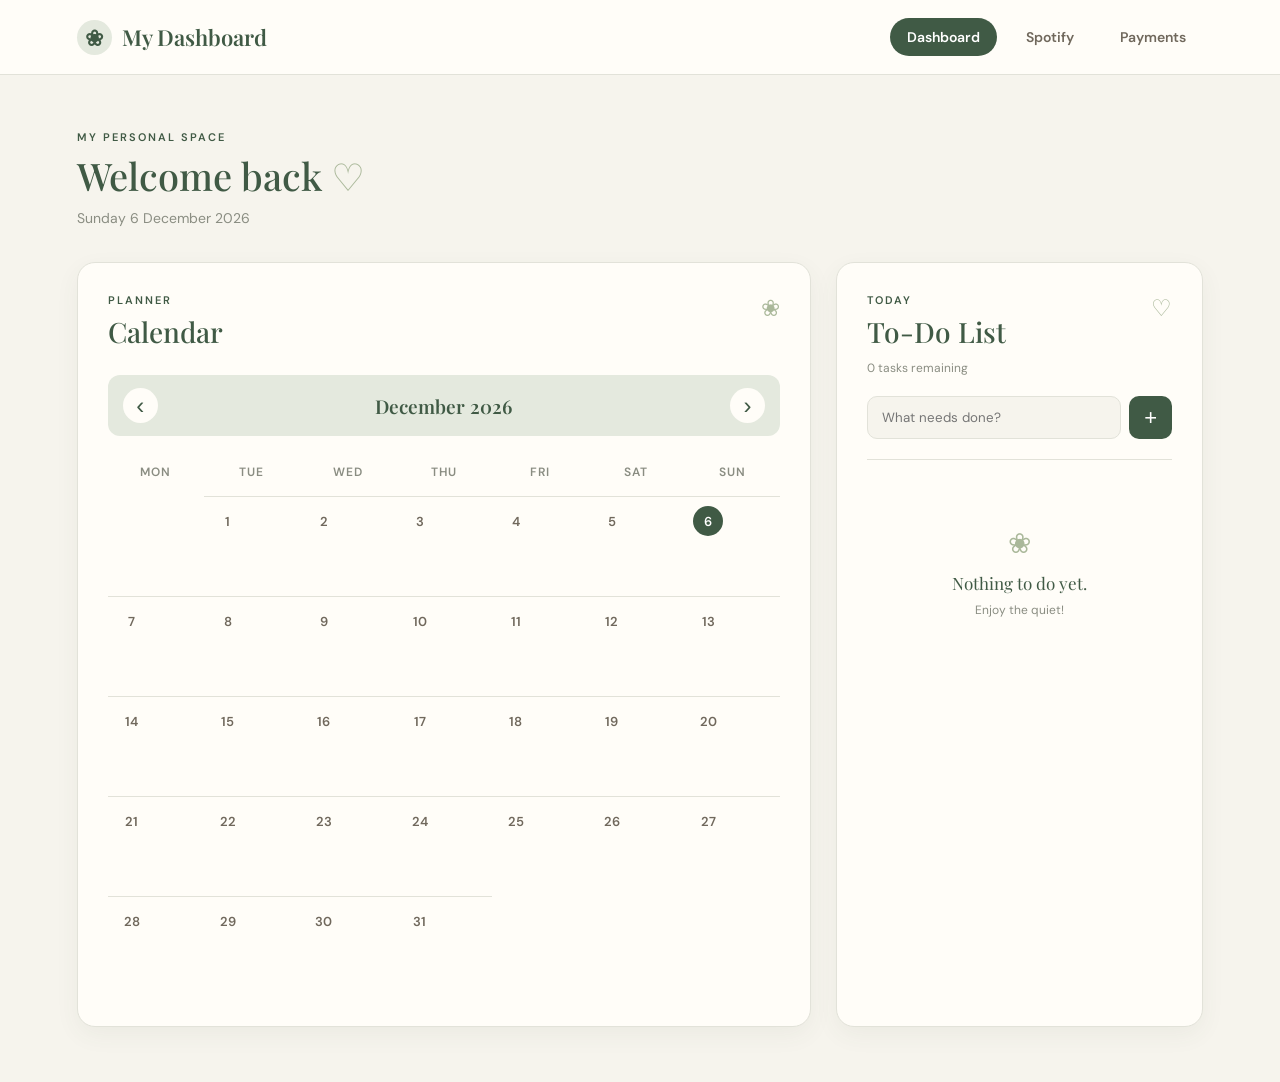
==== commit ee9a92ee: "Update index.html" ====
--- a/index.html
+++ b/index.html
@@ -27,7 +27,7 @@
 
         <nav>
             <a class="active" href="index.html">Dashboard</a>
-            <a href="#">Movies</a>
+            <a href="spotify.html">Spotify</a>
             <a href="payments.html">Payments</a>
         </nav>
 
--- a/style.css
+++ b/style.css
@@ -1307,3 +1307,419 @@
     }
 
 }
+
+/* =====================================
+   SPOTIFY PAGE
+===================================== */
+
+.spotify-welcome {
+    display: flex;
+    justify-content: space-between;
+    align-items: flex-end;
+    gap: 25px;
+}
+
+
+.spotify-login-button,
+.spotify-outline-button {
+    padding: 11px 18px;
+    border-radius: 10px;
+    font-family: inherit;
+    font-weight: 600;
+    cursor: pointer;
+    text-decoration: none;
+    transition: 0.2s;
+}
+
+
+.spotify-login-button {
+    border: none;
+    background-color: var(--forest);
+    color: white;
+}
+
+
+.spotify-login-button:hover {
+    background-color: var(--forest-dark);
+}
+
+
+.spotify-outline-button {
+    border: 1px solid var(--sage-medium);
+    background-color: var(--sage-light);
+    color: var(--forest);
+}
+
+
+.spotify-outline-button:hover {
+    background-color: var(--forest);
+    color: white;
+}
+
+
+.spotify-message {
+    padding: 35px;
+    background-color: var(--warm-white);
+    border: 1px solid var(--border);
+    border-radius: 18px;
+    color: var(--muted);
+    text-align: center;
+}
+
+
+.spotify-content {
+    display: none;
+}
+
+
+/* PROFILE */
+
+.spotify-profile-card {
+    display: flex;
+    justify-content: space-between;
+    align-items: center;
+    gap: 20px;
+    margin-bottom: 25px;
+}
+
+
+.spotify-profile {
+    display: flex;
+    align-items: center;
+    gap: 18px;
+}
+
+
+.spotify-profile-image {
+    width: 70px;
+    height: 70px;
+    object-fit: cover;
+    border-radius: 50%;
+    border: 4px solid var(--sage-light);
+}
+
+
+.spotify-profile h2 {
+    margin-bottom: 4px;
+    font-family: "Playfair Display", serif;
+    color: var(--forest);
+    font-size: 26px;
+    font-weight: 500;
+}
+
+
+.spotify-profile p:last-child {
+    color: var(--muted);
+    font-size: 13px;
+}
+
+
+/* STATS */
+
+.spotify-stats-grid {
+    display: grid;
+    grid-template-columns: 1.4fr 1fr 1fr;
+    gap: 20px;
+    margin-bottom: 25px;
+}
+
+
+.stat-artist {
+    overflow: hidden;
+    text-overflow: ellipsis;
+    white-space: nowrap;
+}
+
+
+/* SECTIONS */
+
+.spotify-section {
+    margin-bottom: 25px;
+}
+
+
+.spotify-section-header {
+    display: flex;
+    justify-content: space-between;
+    align-items: center;
+    gap: 20px;
+    margin-bottom: 25px;
+}
+
+
+.spotify-section-header h2 {
+    font-family: "Playfair Display", serif;
+    color: var(--forest);
+    font-size: 28px;
+    font-weight: 500;
+}
+
+
+.spotify-filter {
+    padding: 10px 13px;
+    border: 1px solid var(--border);
+    border-radius: 10px;
+    background-color: var(--cream);
+    color: var(--brown);
+    font-family: inherit;
+    outline: none;
+}
+
+
+/* TOP ARTISTS */
+
+.artist-grid {
+    display: grid;
+    grid-template-columns: repeat(5, 1fr);
+    gap: 18px;
+}
+
+
+.artist-card {
+    position: relative;
+    min-width: 0;
+    color: var(--text);
+    text-decoration: none;
+    text-align: center;
+}
+
+
+.artist-card img {
+    width: 100%;
+    aspect-ratio: 1 / 1;
+    margin-bottom: 10px;
+    object-fit: cover;
+    border-radius: 50%;
+    border: 5px solid var(--sage-light);
+    transition: 0.2s;
+}
+
+
+.artist-card:hover img {
+    transform: translateY(-3px);
+    border-color: var(--sage);
+}
+
+
+.artist-card h3 {
+    overflow: hidden;
+    color: var(--forest);
+    font-size: 13px;
+    font-weight: 600;
+    text-overflow: ellipsis;
+    white-space: nowrap;
+}
+
+
+.artist-number {
+    position: absolute;
+    top: 3px;
+    left: 3px;
+    z-index: 2;
+
+    display: flex;
+    justify-content: center;
+    align-items: center;
+
+    width: 27px;
+    height: 27px;
+
+    border-radius: 50%;
+    background-color: var(--forest);
+    color: white;
+
+    font-size: 11px;
+    font-weight: 600;
+}
+
+
+/* TRACK ROWS */
+
+.spotify-track {
+    display: flex;
+    align-items: center;
+    gap: 14px;
+
+    padding: 12px 5px;
+
+    border-bottom: 1px solid var(--border);
+
+    color: var(--text);
+    text-decoration: none;
+
+    transition: 0.2s;
+}
+
+
+.spotify-track:hover {
+    padding-left: 10px;
+    background-color: #f4f6f0;
+}
+
+
+.spotify-track img {
+    width: 50px;
+    height: 50px;
+    flex-shrink: 0;
+    object-fit: cover;
+    border-radius: 8px;
+}
+
+
+.track-number {
+    width: 24px;
+    flex-shrink: 0;
+    color: var(--sage);
+    font-family: "Playfair Display", serif;
+    font-size: 17px;
+    text-align: center;
+}
+
+
+.track-information {
+    flex: 1;
+    min-width: 0;
+}
+
+
+.track-information h3 {
+    overflow: hidden;
+    margin-bottom: 3px;
+    font-size: 14px;
+    font-weight: 600;
+    text-overflow: ellipsis;
+    white-space: nowrap;
+}
+
+
+.track-information p {
+    overflow: hidden;
+    color: var(--muted);
+    font-size: 12px;
+    text-overflow: ellipsis;
+    white-space: nowrap;
+}
+
+
+.played-time {
+    color: var(--muted);
+    font-size: 11px;
+}
+
+
+.spotify-arrow {
+    color: var(--sage);
+    font-size: 15px;
+}
+
+
+/* NOW PLAYING */
+
+.now-playing-card {
+    display: flex;
+    align-items: center;
+    gap: 20px;
+
+    padding: 18px;
+
+    border-radius: 14px;
+    background-color: var(--sage-light);
+
+    color: var(--text);
+    text-decoration: none;
+}
+
+
+.now-playing-card img {
+    width: 90px;
+    height: 90px;
+    flex-shrink: 0;
+    object-fit: cover;
+    border-radius: 10px;
+}
+
+
+.now-playing-status {
+    display: inline-block;
+    margin-bottom: 6px;
+    color: var(--forest);
+    font-size: 11px;
+    font-weight: 600;
+    letter-spacing: 1px;
+    text-transform: uppercase;
+}
+
+
+.now-playing-card h3 {
+    margin-bottom: 4px;
+    color: var(--forest);
+    font-family: "Playfair Display", serif;
+    font-size: 21px;
+}
+
+
+.now-playing-card p {
+    margin-bottom: 4px;
+    color: var(--brown);
+    font-size: 13px;
+}
+
+
+.now-playing-card small {
+    color: var(--muted);
+}
+
+
+.spotify-placeholder {
+    padding: 30px 0;
+    color: var(--muted);
+    text-align: center;
+}
+
+
+/* RESPONSIVE */
+
+@media (max-width: 850px) {
+
+    .spotify-stats-grid {
+        grid-template-columns: 1fr;
+    }
+
+    .artist-grid {
+        grid-template-columns: repeat(3, 1fr);
+    }
+
+}
+
+
+@media (max-width: 600px) {
+
+    .spotify-welcome {
+        align-items: flex-start;
+        flex-direction: column;
+    }
+
+    .spotify-profile-card {
+        align-items: flex-start;
+        flex-direction: column;
+    }
+
+    .spotify-section-header {
+        align-items: flex-start;
+        flex-direction: column;
+    }
+
+    .artist-grid {
+        grid-template-columns: repeat(2, 1fr);
+    }
+
+    .played-time {
+        display: none;
+    }
+
+    .now-playing-card img {
+        width: 70px;
+        height: 70px;
+    }
+
+}
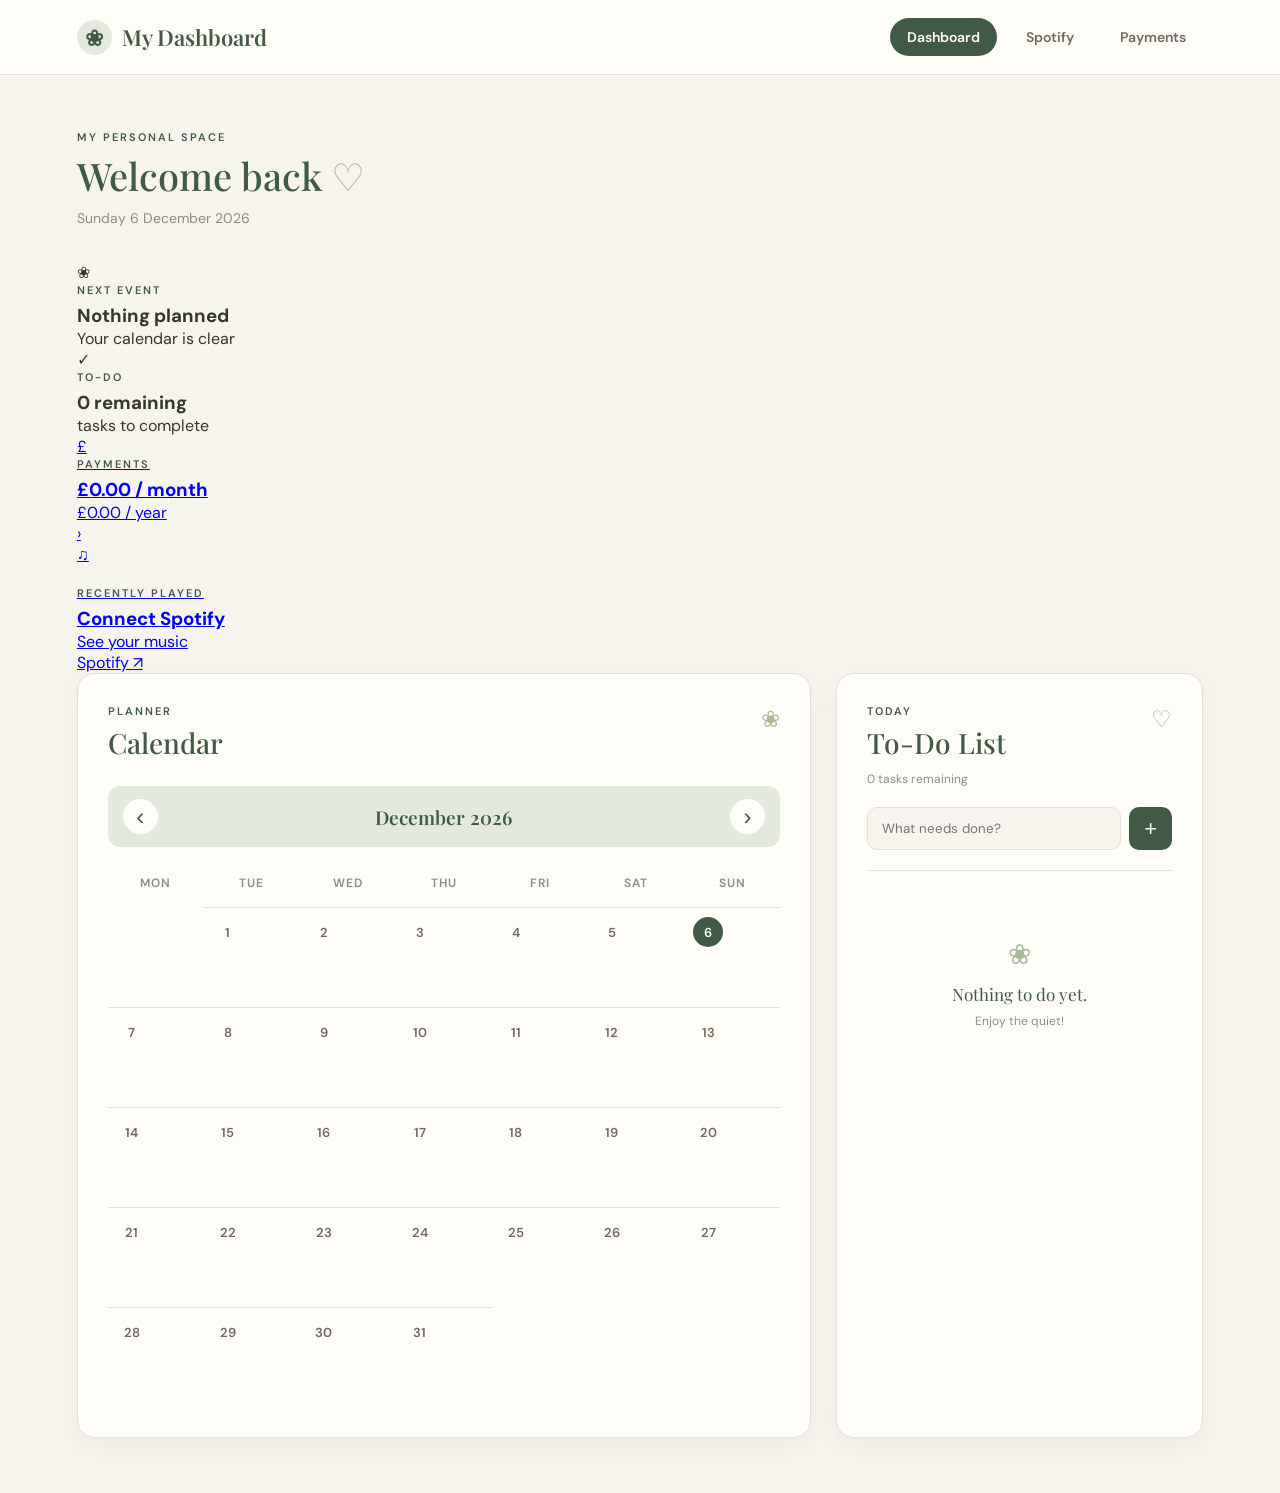
==== commit 25cdb951: "Update index.html" ====
--- a/index.html
+++ b/index.html
@@ -46,7 +46,148 @@
             <p id="current-date"></p>
 
         </section>
-
+<!-- =====================================
+     DASHBOARD OVERVIEW
+====================================== -->
+
+<section class="overview-grid">
+
+    <!-- NEXT EVENT -->
+    <div class="overview-card">
+
+        <div class="overview-icon">
+            ❀
+        </div>
+
+        <div class="overview-content">
+
+            <p class="section-label">
+                NEXT EVENT
+            </p>
+
+            <h3 id="overview-event-name">
+                Nothing planned
+            </h3>
+
+            <p id="overview-event-date">
+                Your calendar is clear
+            </p>
+
+        </div>
+
+    </div>
+
+
+    <!-- TO DO -->
+    <div class="overview-card">
+
+        <div class="overview-icon">
+            ✓
+        </div>
+
+        <div class="overview-content">
+
+            <p class="section-label">
+                TO-DO
+            </p>
+
+            <h3 id="overview-task-count">
+                0 remaining
+            </h3>
+
+            <p>
+                tasks to complete
+            </p>
+
+        </div>
+
+    </div>
+
+
+    <!-- PAYMENTS -->
+    <a
+        href="payments.html"
+        class="overview-card overview-link">
+
+        <div class="overview-icon">
+            £
+        </div>
+
+        <div class="overview-content">
+
+            <p class="section-label">
+                PAYMENTS
+            </p>
+
+            <h3 id="overview-monthly">
+                £0.00 / month
+            </h3>
+
+            <p id="overview-yearly">
+                £0.00 / year
+            </p>
+
+        </div>
+
+        <span class="overview-arrow">
+            ›
+        </span>
+
+    </a>
+
+</section>
+
+
+<!-- =====================================
+     RECENT MUSIC
+====================================== -->
+
+<a
+    id="overview-spotify-card"
+    href="spotify.html"
+    class="overview-music-card">
+
+    <div class="overview-music-left">
+
+        <div
+            id="overview-music-placeholder"
+            class="overview-album-placeholder">
+
+            ♫
+
+        </div>
+
+        <img
+            id="overview-album-art"
+            class="overview-album-art"
+            alt=""
+        >
+
+        <div class="overview-music-info">
+
+            <p class="section-label">
+                RECENTLY PLAYED
+            </p>
+
+            <h3 id="overview-track-name">
+                Connect Spotify
+            </h3>
+
+            <p id="overview-track-artist">
+                See your music
+            </p>
+
+        </div>
+
+    </div>
+
+
+    <div class="overview-spotify-link">
+        Spotify
+        <span>↗</span>
+    </div>
+
+</a>
 
         <!-- DASHBOARD -->
         <div class="dashboard-grid">
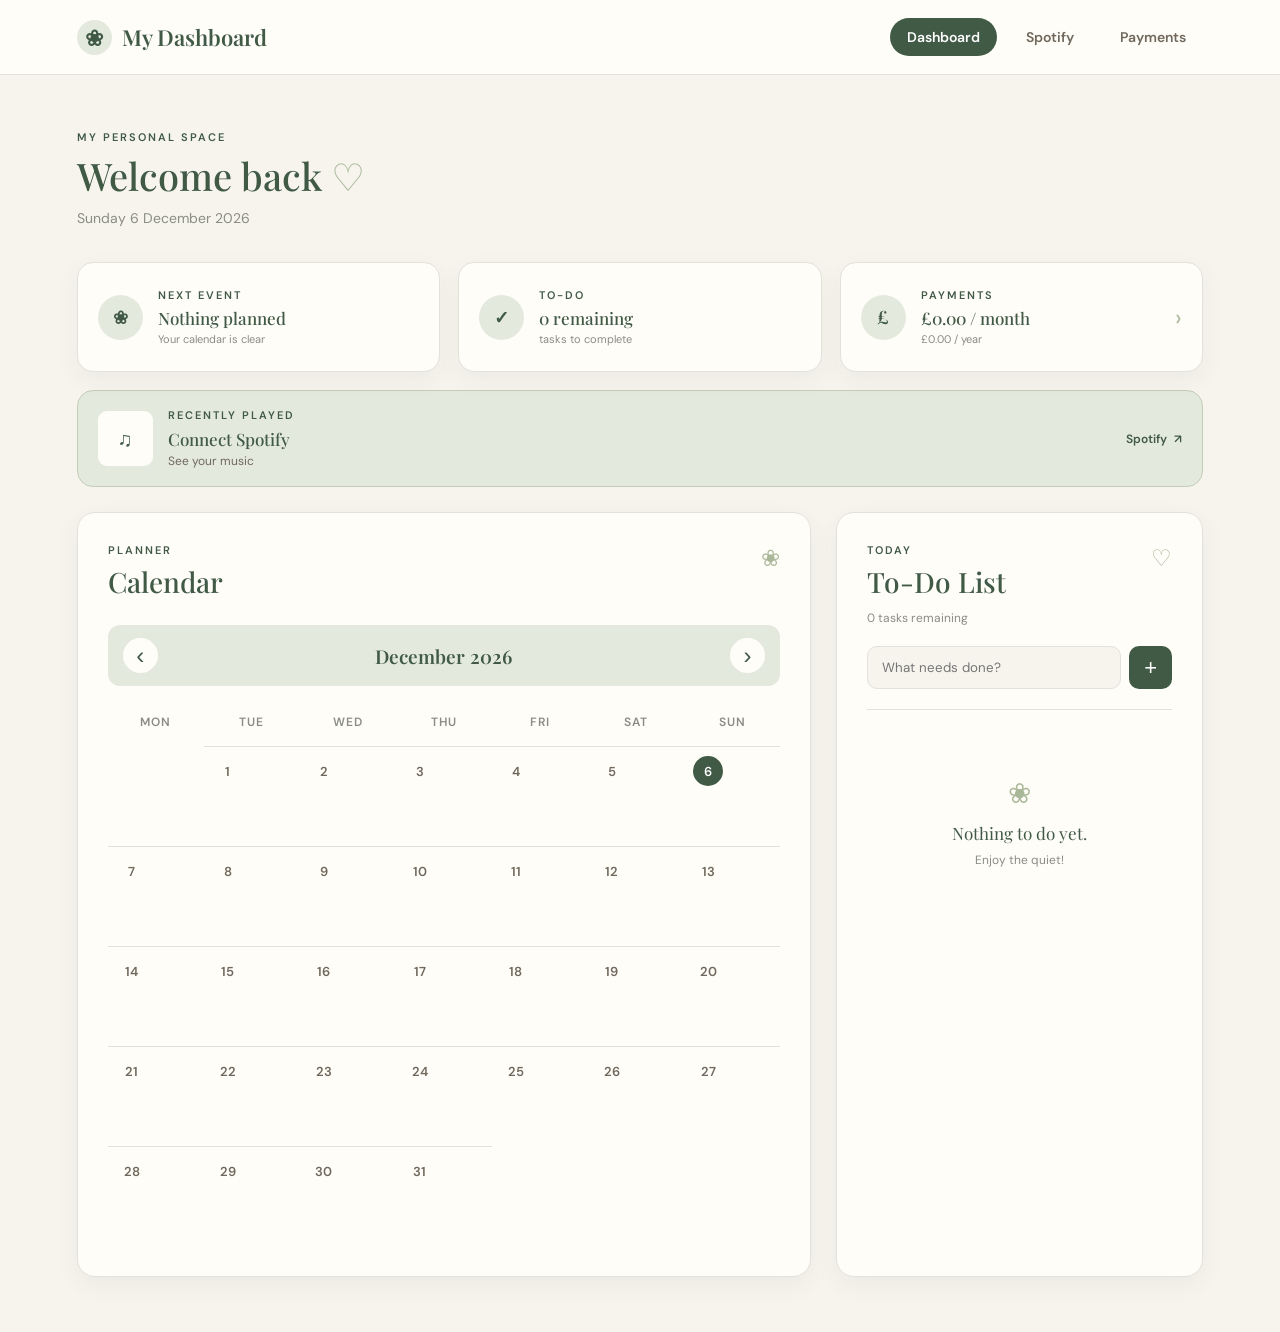
==== commit e5281e40: "Update index.html" ====
--- a/index.html
+++ b/index.html
@@ -360,7 +360,8 @@
     </div>
 
 
-    <script src="script.js"></script>
+    <script src="spotify.js"></script>
+<script src="script.js"></script>
 
 </body>
 
--- a/style.css
+++ b/style.css
@@ -1723,3 +1723,292 @@
     }
 
 }
+/* =====================================
+   DASHBOARD OVERVIEW
+===================================== */
+
+.overview-grid {
+    display: grid;
+
+    grid-template-columns:
+        repeat(3, 1fr);
+
+    gap: 18px;
+
+    margin-bottom: 18px;
+}
+
+
+.overview-card {
+    position: relative;
+
+    display: flex;
+
+    align-items: center;
+
+    gap: 15px;
+
+    min-height: 110px;
+
+    padding: 20px;
+
+    background-color: var(--warm-white);
+
+    border: 1px solid var(--border);
+
+    border-radius: 16px;
+
+    box-shadow:
+        0 8px 25px rgba(68, 78, 61, 0.05);
+
+    color: var(--text);
+
+    text-decoration: none;
+
+    transition: 0.2s;
+}
+
+
+.overview-link:hover {
+    transform: translateY(-2px);
+
+    border-color: var(--sage-medium);
+}
+
+
+.overview-icon {
+    display: flex;
+
+    justify-content: center;
+    align-items: center;
+
+    width: 45px;
+    height: 45px;
+
+    flex-shrink: 0;
+
+    border-radius: 50%;
+
+    background-color: var(--sage-light);
+
+    color: var(--forest);
+
+    font-family: "Playfair Display", serif;
+
+    font-size: 18px;
+
+    font-weight: 600;
+}
+
+
+.overview-content {
+    min-width: 0;
+
+    flex: 1;
+}
+
+
+.overview-content .section-label {
+    margin-bottom: 5px;
+}
+
+
+.overview-content h3 {
+    overflow: hidden;
+
+    margin-bottom: 3px;
+
+    color: var(--forest);
+
+    font-family: "Playfair Display", serif;
+
+    font-size: 17px;
+
+    font-weight: 500;
+
+    text-overflow: ellipsis;
+
+    white-space: nowrap;
+}
+
+
+.overview-content > p:last-child {
+    overflow: hidden;
+
+    color: var(--muted);
+
+    font-size: 11px;
+
+    text-overflow: ellipsis;
+
+    white-space: nowrap;
+}
+
+
+.overview-arrow {
+    color: var(--sage);
+
+    font-size: 24px;
+}
+
+
+/* =====================================
+   DASHBOARD SPOTIFY SUMMARY
+===================================== */
+
+.overview-music-card {
+    display: flex;
+
+    justify-content: space-between;
+    align-items: center;
+
+    gap: 20px;
+
+    margin-bottom: 25px;
+
+    padding: 17px 20px;
+
+    background-color: var(--sage-light);
+
+    border: 1px solid var(--sage-medium);
+
+    border-radius: 16px;
+
+    color: var(--text);
+
+    text-decoration: none;
+
+    transition: 0.2s;
+}
+
+
+.overview-music-card:hover {
+    transform: translateY(-2px);
+
+    box-shadow:
+        0 8px 25px rgba(68, 78, 61, 0.08);
+}
+
+
+.overview-music-left {
+    display: flex;
+
+    align-items: center;
+
+    gap: 15px;
+
+    min-width: 0;
+}
+
+
+.overview-album-art,
+.overview-album-placeholder {
+    width: 55px;
+    height: 55px;
+
+    flex-shrink: 0;
+
+    border-radius: 9px;
+}
+
+
+.overview-album-art {
+    display: none;
+
+    object-fit: cover;
+}
+
+
+.overview-album-placeholder {
+    display: flex;
+
+    justify-content: center;
+    align-items: center;
+
+    background-color: var(--warm-white);
+
+    color: var(--forest);
+
+    font-size: 20px;
+}
+
+
+.overview-music-info {
+    min-width: 0;
+}
+
+
+.overview-music-info h3 {
+    overflow: hidden;
+
+    margin-bottom: 3px;
+
+    color: var(--forest);
+
+    font-family: "Playfair Display", serif;
+
+    font-size: 17px;
+
+    font-weight: 500;
+
+    text-overflow: ellipsis;
+
+    white-space: nowrap;
+}
+
+
+.overview-music-info > p:last-child {
+    overflow: hidden;
+
+    color: var(--brown);
+
+    font-size: 12px;
+
+    text-overflow: ellipsis;
+
+    white-space: nowrap;
+}
+
+
+.overview-spotify-link {
+    display: flex;
+
+    align-items: center;
+
+    gap: 7px;
+
+    flex-shrink: 0;
+
+    color: var(--forest);
+
+    font-size: 12px;
+
+    font-weight: 600;
+}
+
+
+/* =====================================
+   OVERVIEW RESPONSIVE
+===================================== */
+
+@media (max-width: 850px) {
+
+    .overview-grid {
+        grid-template-columns: 1fr;
+    }
+
+}
+
+
+@media (max-width: 500px) {
+
+    .overview-music-card {
+        align-items: flex-start;
+    }
+
+
+    .overview-spotify-link {
+        display: none;
+    }
+
+}
